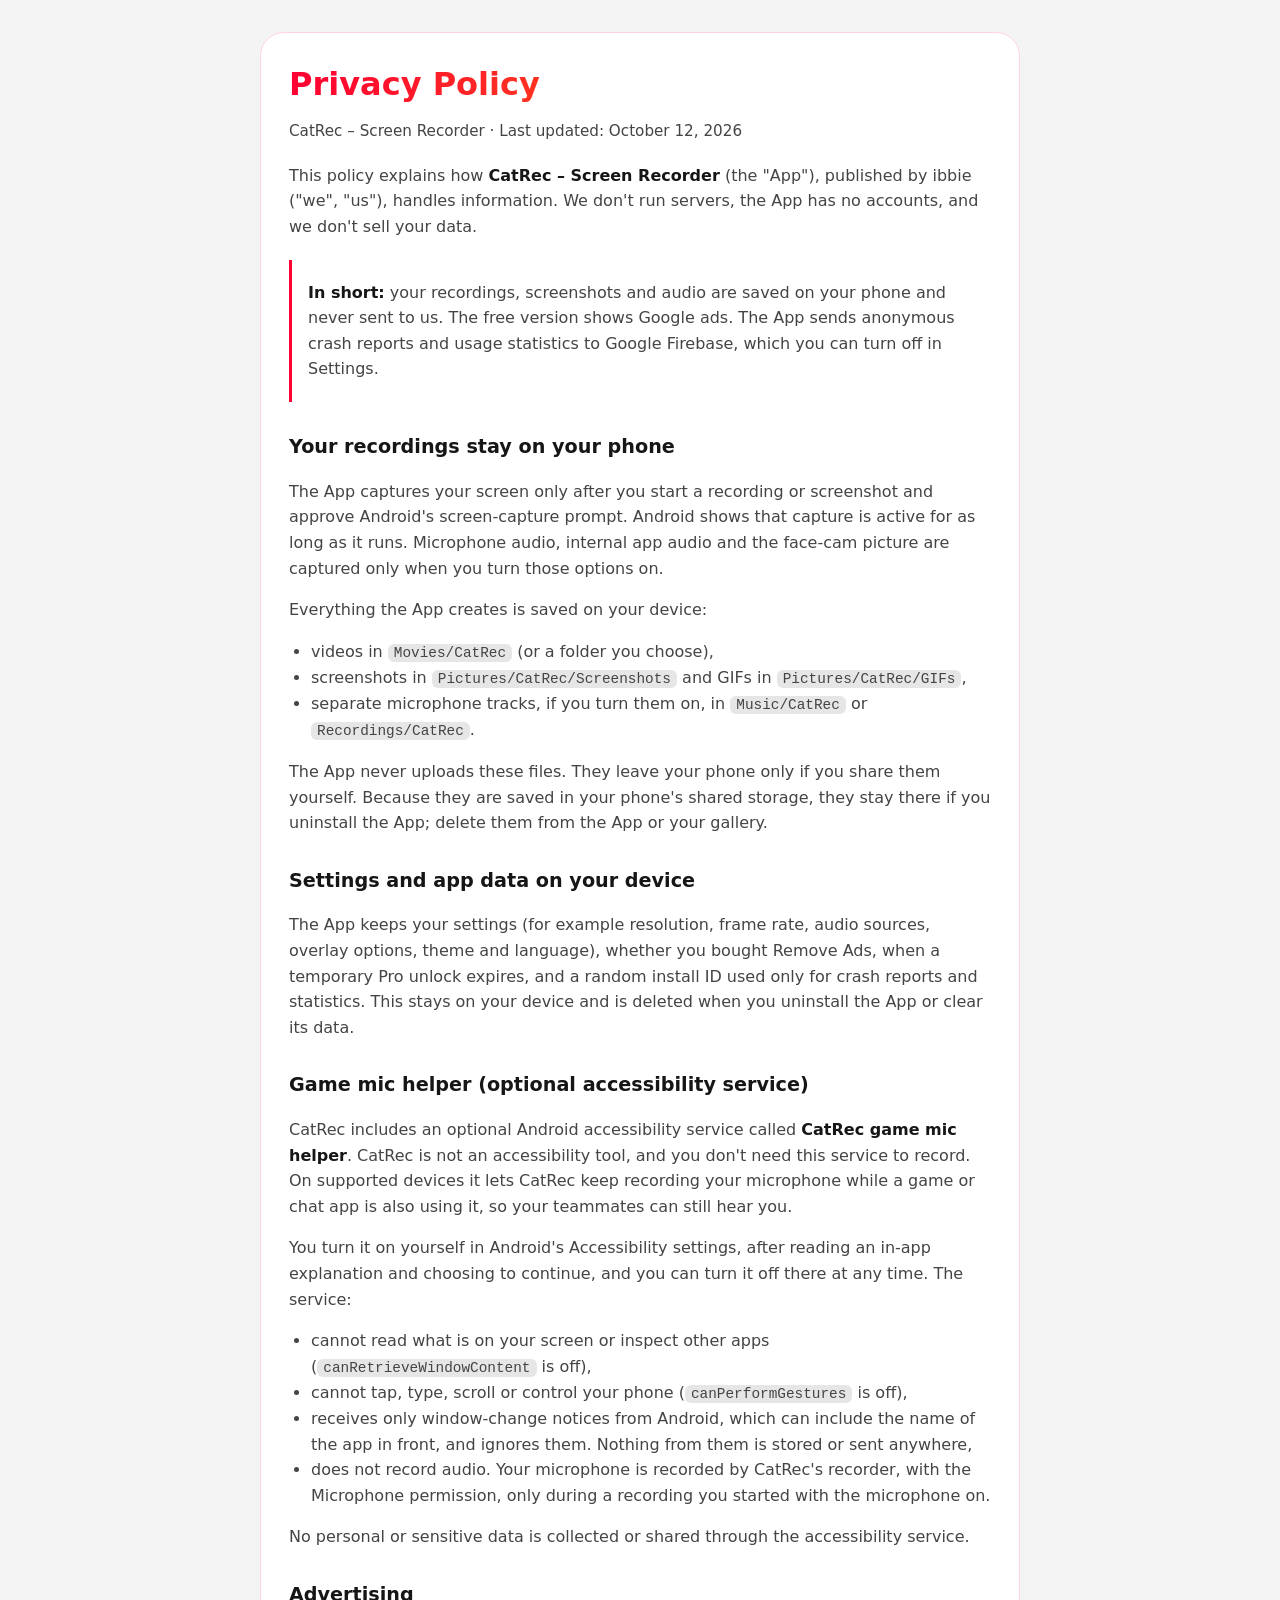
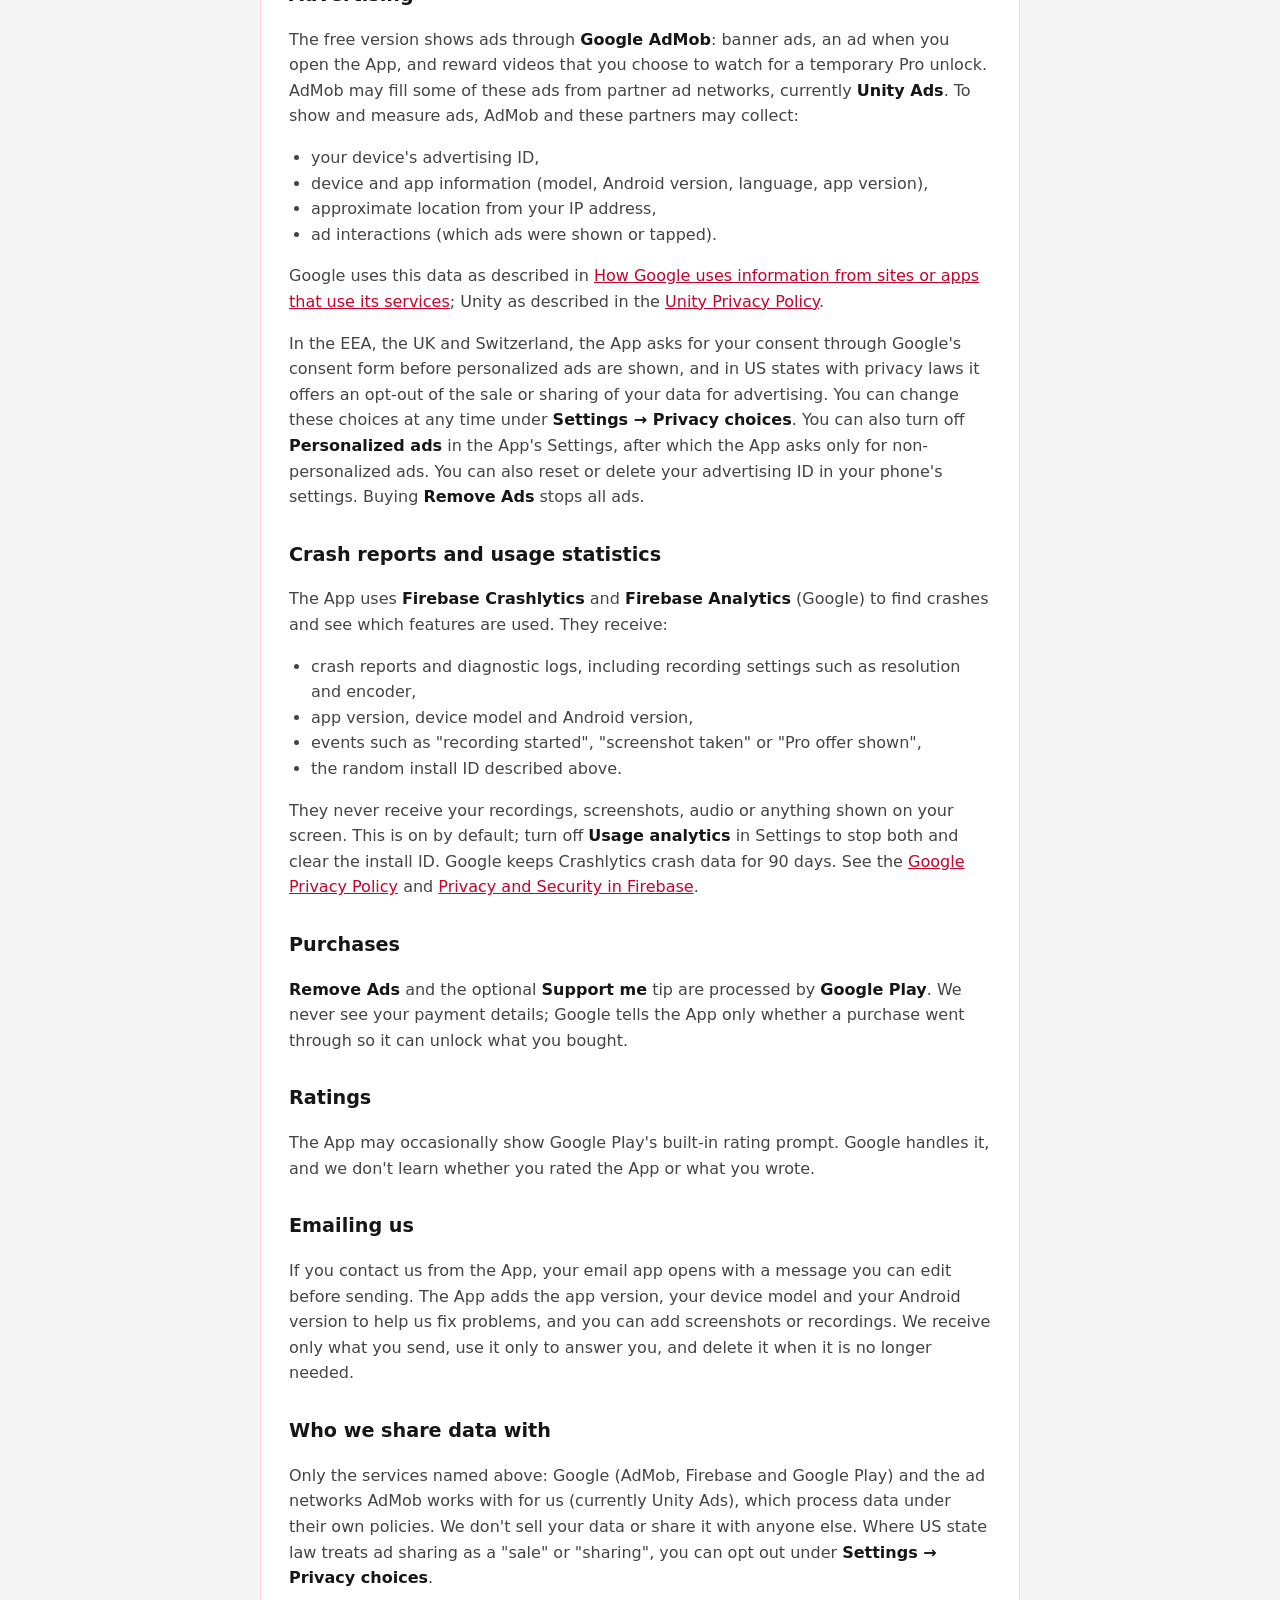
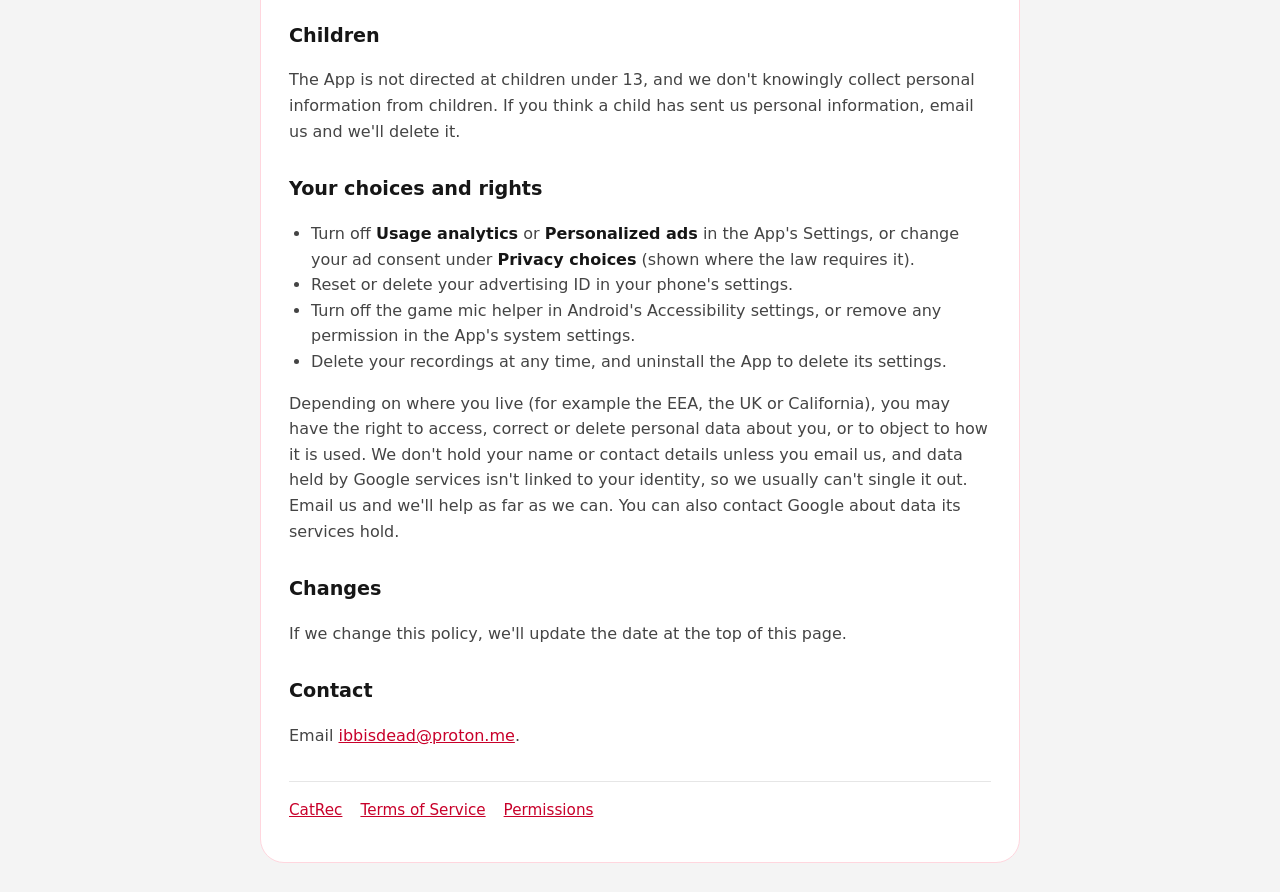
==== privacy.html @ f89b2267 "Privacy: Unity Ads as an AdMob partner, consent form and Privacy choices Co-Authored-By: Claude Opus" ====
<!doctype html>
<html lang="en">
<head>
<meta charset="utf-8">
<meta name="viewport" content="width=device-width, initial-scale=1">
<title>Privacy Policy · CatRec – Screen Recorder</title>
<link rel="stylesheet" href="style.css">
</head>
<body>
<main>
<h1>Privacy Policy</h1>
<p class="updated">CatRec – Screen Recorder · Last updated: October 12, 2026</p>

<p>This policy explains how <strong>CatRec – Screen Recorder</strong> (the "App"), published by ibbie ("we", "us"), handles information. We don't run servers, the App has no accounts, and we don't sell your data.</p>

<div class="summary">
<p><strong>In short:</strong> your recordings, screenshots and audio are saved on your phone and never sent to us. The free version shows Google ads. The App sends anonymous crash reports and usage statistics to Google Firebase, which you can turn off in Settings.</p>
</div>

<h2>Your recordings stay on your phone</h2>
<p>The App captures your screen only after you start a recording or screenshot and approve Android's screen-capture prompt. Android shows that capture is active for as long as it runs. Microphone audio, internal app audio and the face-cam picture are captured only when you turn those options on.</p>
<p>Everything the App creates is saved on your device:</p>
<ul>
<li>videos in <code>Movies/CatRec</code> (or a folder you choose),</li>
<li>screenshots in <code>Pictures/CatRec/Screenshots</code> and GIFs in <code>Pictures/CatRec/GIFs</code>,</li>
<li>separate microphone tracks, if you turn them on, in <code>Music/CatRec</code> or <code>Recordings/CatRec</code>.</li>
</ul>
<p>The App never uploads these files. They leave your phone only if you share them yourself. Because they are saved in your phone's shared storage, they stay there if you uninstall the App; delete them from the App or your gallery.</p>

<h2>Settings and app data on your device</h2>
<p>The App keeps your settings (for example resolution, frame rate, audio sources, overlay options, theme and language), whether you bought Remove Ads, when a temporary Pro unlock expires, and a random install ID used only for crash reports and statistics. This stays on your device and is deleted when you uninstall the App or clear its data.</p>

<h2>Game mic helper (optional accessibility service)</h2>
<p>CatRec includes an optional Android accessibility service called <strong>CatRec game mic helper</strong>. CatRec is not an accessibility tool, and you don't need this service to record. On supported devices it lets CatRec keep recording your microphone while a game or chat app is also using it, so your teammates can still hear you.</p>
<p>You turn it on yourself in Android's Accessibility settings, after reading an in-app explanation and choosing to continue, and you can turn it off there at any time. The service:</p>
<ul>
<li>cannot read what is on your screen or inspect other apps (<code>canRetrieveWindowContent</code> is off),</li>
<li>cannot tap, type, scroll or control your phone (<code>canPerformGestures</code> is off),</li>
<li>receives only window-change notices from Android, which can include the name of the app in front, and ignores them. Nothing from them is stored or sent anywhere,</li>
<li>does not record audio. Your microphone is recorded by CatRec's recorder, with the Microphone permission, only during a recording you started with the microphone on.</li>
</ul>
<p>No personal or sensitive data is collected or shared through the accessibility service.</p>

<h2>Advertising</h2>
<p>The free version shows ads through <strong>Google AdMob</strong>: banner ads, an ad when you open the App, and reward videos that you choose to watch for a temporary Pro unlock. AdMob may fill some of these ads from partner ad networks, currently <strong>Unity Ads</strong>. To show and measure ads, AdMob and these partners may collect:</p>
<ul>
<li>your device's advertising ID,</li>
<li>device and app information (model, Android version, language, app version),</li>
<li>approximate location from your IP address,</li>
<li>ad interactions (which ads were shown or tapped).</li>
</ul>
<p>Google uses this data as described in <a href="https://policies.google.com/technologies/ads">How Google uses information from sites or apps that use its services</a>; Unity as described in the <a href="https://unity.com/legal/game-player-and-app-user-privacy-policy">Unity Privacy Policy</a>.</p>
<p>In the EEA, the UK and Switzerland, the App asks for your consent through Google's consent form before personalized ads are shown, and in US states with privacy laws it offers an opt-out of the sale or sharing of your data for advertising. You can change these choices at any time under <strong>Settings → Privacy choices</strong>. You can also turn off <strong>Personalized ads</strong> in the App's Settings, after which the App asks only for non-personalized ads. You can also reset or delete your advertising ID in your phone's settings. Buying <strong>Remove Ads</strong> stops all ads.</p>

<h2>Crash reports and usage statistics</h2>
<p>The App uses <strong>Firebase Crashlytics</strong> and <strong>Firebase Analytics</strong> (Google) to find crashes and see which features are used. They receive:</p>
<ul>
<li>crash reports and diagnostic logs, including recording settings such as resolution and encoder,</li>
<li>app version, device model and Android version,</li>
<li>events such as "recording started", "screenshot taken" or "Pro offer shown",</li>
<li>the random install ID described above.</li>
</ul>
<p>They never receive your recordings, screenshots, audio or anything shown on your screen. This is on by default; turn off <strong>Usage analytics</strong> in Settings to stop both and clear the install ID. Google keeps Crashlytics crash data for 90 days. See the <a href="https://policies.google.com/privacy">Google Privacy Policy</a> and <a href="https://firebase.google.com/support/privacy">Privacy and Security in Firebase</a>.</p>

<h2>Purchases</h2>
<p><strong>Remove Ads</strong> and the optional <strong>Support me</strong> tip are processed by <strong>Google Play</strong>. We never see your payment details; Google tells the App only whether a purchase went through so it can unlock what you bought.</p>

<h2>Ratings</h2>
<p>The App may occasionally show Google Play's built-in rating prompt. Google handles it, and we don't learn whether you rated the App or what you wrote.</p>

<h2>Emailing us</h2>
<p>If you contact us from the App, your email app opens with a message you can edit before sending. The App adds the app version, your device model and your Android version to help us fix problems, and you can add screenshots or recordings. We receive only what you send, use it only to answer you, and delete it when it is no longer needed.</p>

<h2>Who we share data with</h2>
<p>Only the services named above: Google (AdMob, Firebase and Google Play) and the ad networks AdMob works with for us (currently Unity Ads), which process data under their own policies. We don't sell your data or share it with anyone else. Where US state law treats ad sharing as a "sale" or "sharing", you can opt out under <strong>Settings → Privacy choices</strong>.</p>

<h2>Children</h2>
<p>The App is not directed at children under 13, and we don't knowingly collect personal information from children. If you think a child has sent us personal information, email us and we'll delete it.</p>

<h2>Your choices and rights</h2>
<ul>
<li>Turn off <strong>Usage analytics</strong> or <strong>Personalized ads</strong> in the App's Settings, or change your ad consent under <strong>Privacy choices</strong> (shown where the law requires it).</li>
<li>Reset or delete your advertising ID in your phone's settings.</li>
<li>Turn off the game mic helper in Android's Accessibility settings, or remove any permission in the App's system settings.</li>
<li>Delete your recordings at any time, and uninstall the App to delete its settings.</li>
</ul>
<p>Depending on where you live (for example the EEA, the UK or California), you may have the right to access, correct or delete personal data about you, or to object to how it is used. We don't hold your name or contact details unless you email us, and data held by Google services isn't linked to your identity, so we usually can't single it out. Email us and we'll help as far as we can. You can also contact Google about data its services hold.</p>

<h2>Changes</h2>
<p>If we change this policy, we'll update the date at the top of this page.</p>

<h2>Contact</h2>
<p>Email <a href="mailto:ibbisdead@proton.me">ibbisdead@proton.me</a>.</p>

<nav><a href="index.html">CatRec</a><a href="terms.html">Terms of Service</a><a href="permissions.html">Permissions</a></nav>
</main>
</body>
</html>
---- style.css ----
:root {
  --bg: #0a0a0a;
  --card: #141414;
  --rim: #4d0011;
  --ink: #f2f2f2;
  --ink-soft: #b9b9b9;
  --accent: #ff0033;
  --accent-2: #ff8c00;
  --link: #ff6680;
  --rule: #262626;
}
@media (prefers-color-scheme: light) {
  :root {
    --bg: #f4f4f4;
    --card: #ffffff;
    --rim: #ffd6de;
    --ink: #161616;
    --ink-soft: #444444;
    --link: #c8002a;
    --rule: #e6e6e6;
  }
}
* { box-sizing: border-box; }
body {
  margin: 0;
  font-family: system-ui, -apple-system, "Segoe UI", Roboto, sans-serif;
  color: var(--ink);
  background: var(--bg);
  line-height: 1.6;
}
main {
  max-width: 760px;
  margin: 32px auto;
  padding: 32px 28px 40px;
  background: var(--card);
  border: 1px solid var(--rim);
  border-radius: 24px;
}
@media (max-width: 800px) {
  main { margin: 16px; padding: 24px 18px 32px; }
}
h1 {
  font-size: 2rem;
  margin: 0 0 4px;
  line-height: 1.2;
  background: linear-gradient(90deg, var(--accent), var(--accent-2));
  -webkit-background-clip: text;
  background-clip: text;
  color: transparent;
}
h2 { font-size: 1.2rem; margin: 30px 0 6px; }
h3 { font-size: 1.02rem; margin: 20px 0 4px; }
p, li, td, th { color: var(--ink-soft); font-size: 1rem; }
strong { color: var(--ink); }
code {
  font-size: 0.9em;
  background: var(--rule);
  border-radius: 6px;
  padding: 1px 6px;
  overflow-wrap: anywhere;
}
.updated { font-size: 0.95rem; margin-bottom: 20px; }
.summary {
  border-left: 3px solid var(--accent);
  padding: 4px 0 4px 16px;
  margin: 20px 0;
}
a { color: var(--link); }
ul { padding-left: 22px; }
table { width: 100%; border-collapse: collapse; margin: 12px 0; }
th, td { text-align: left; padding: 8px 10px; border-bottom: 1px solid var(--rule); vertical-align: top; }
th { color: var(--ink); font-weight: 600; }
.table-wrap { overflow-x: auto; }
@media (max-width: 600px) {
  table, tbody, tr, td { display: block; width: 100%; }
  tr:first-child { display: none; }
  tr { padding: 12px 0; border-bottom: 1px solid var(--rule); }
  td { border: none; padding: 2px 0; }
  td + td::before {
    content: attr(data-label);
    display: block;
    margin-top: 8px;
    font-size: 0.78rem;
    font-weight: 600;
    letter-spacing: 0.04em;
    text-transform: uppercase;
    color: var(--ink);
  }
}
nav { margin-top: 32px; padding-top: 16px; border-top: 1px solid var(--rule); font-size: 0.95rem; }
nav a { margin-right: 18px; }
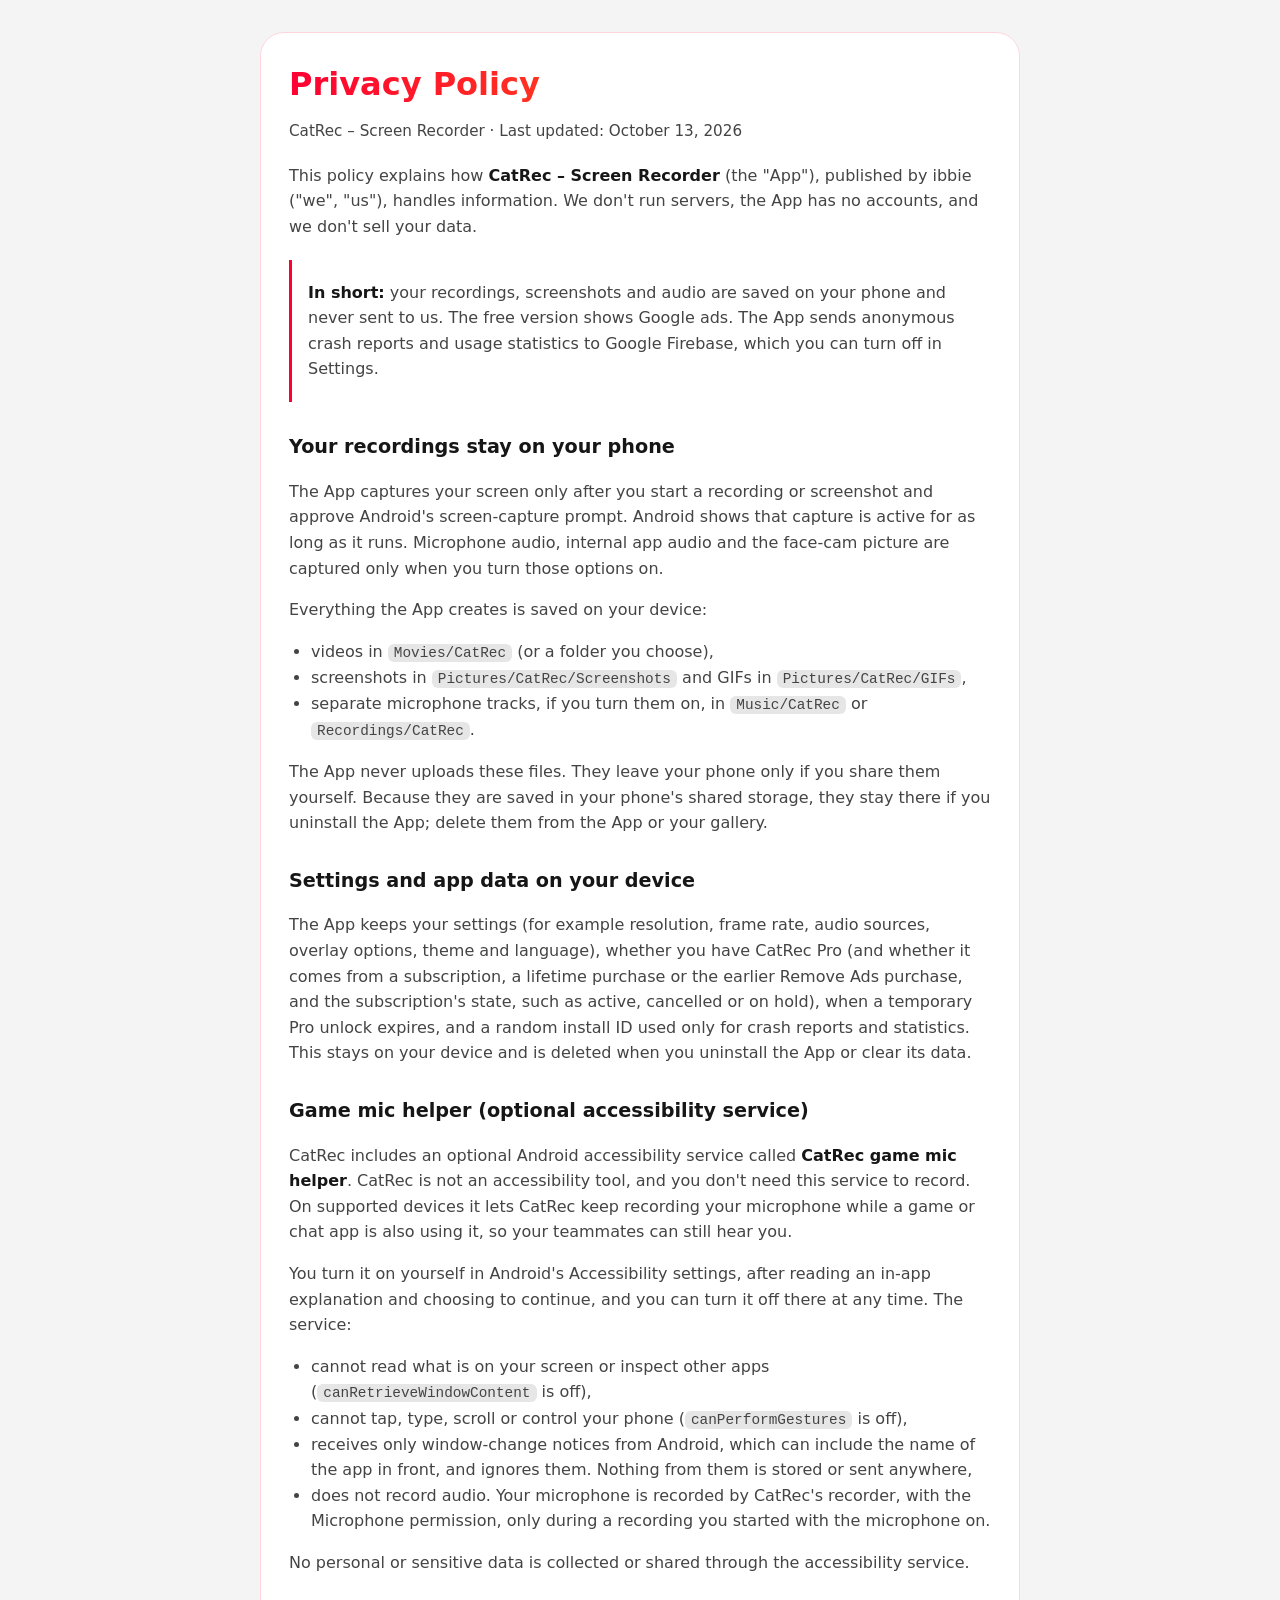
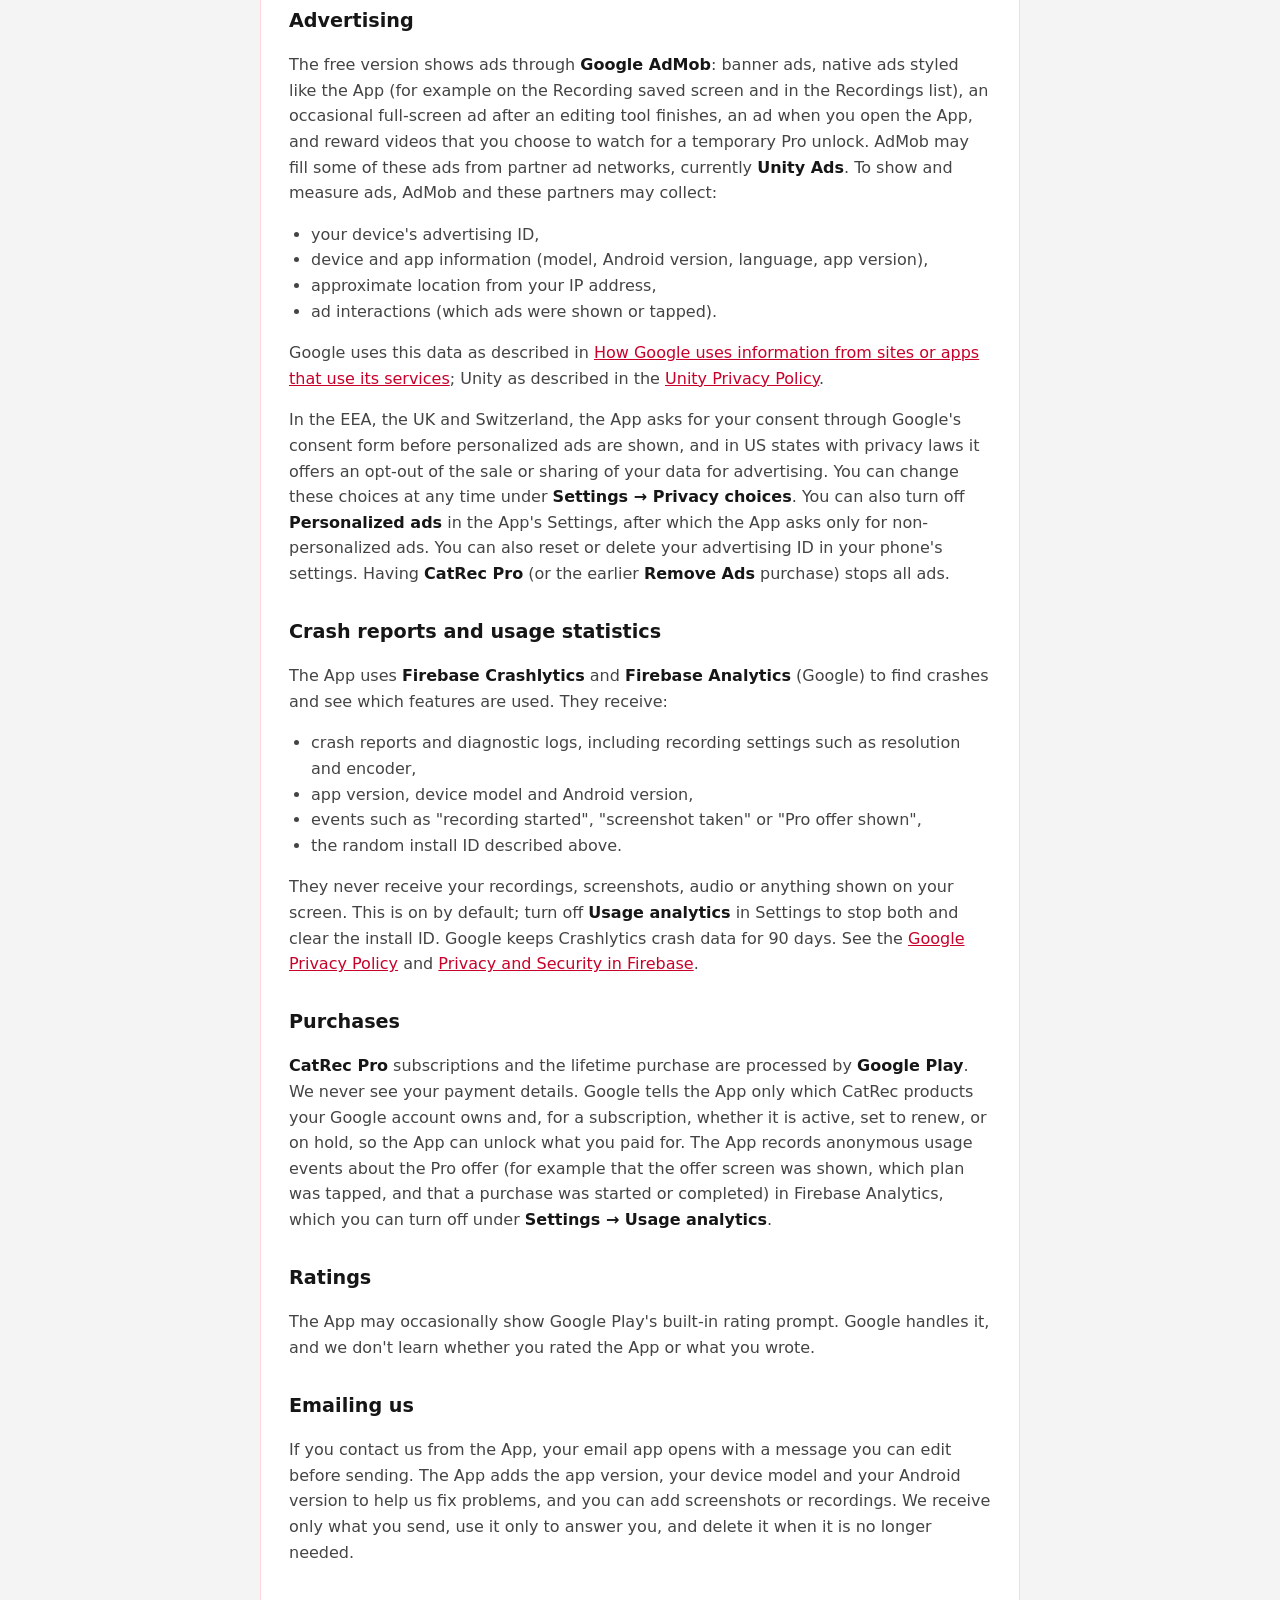
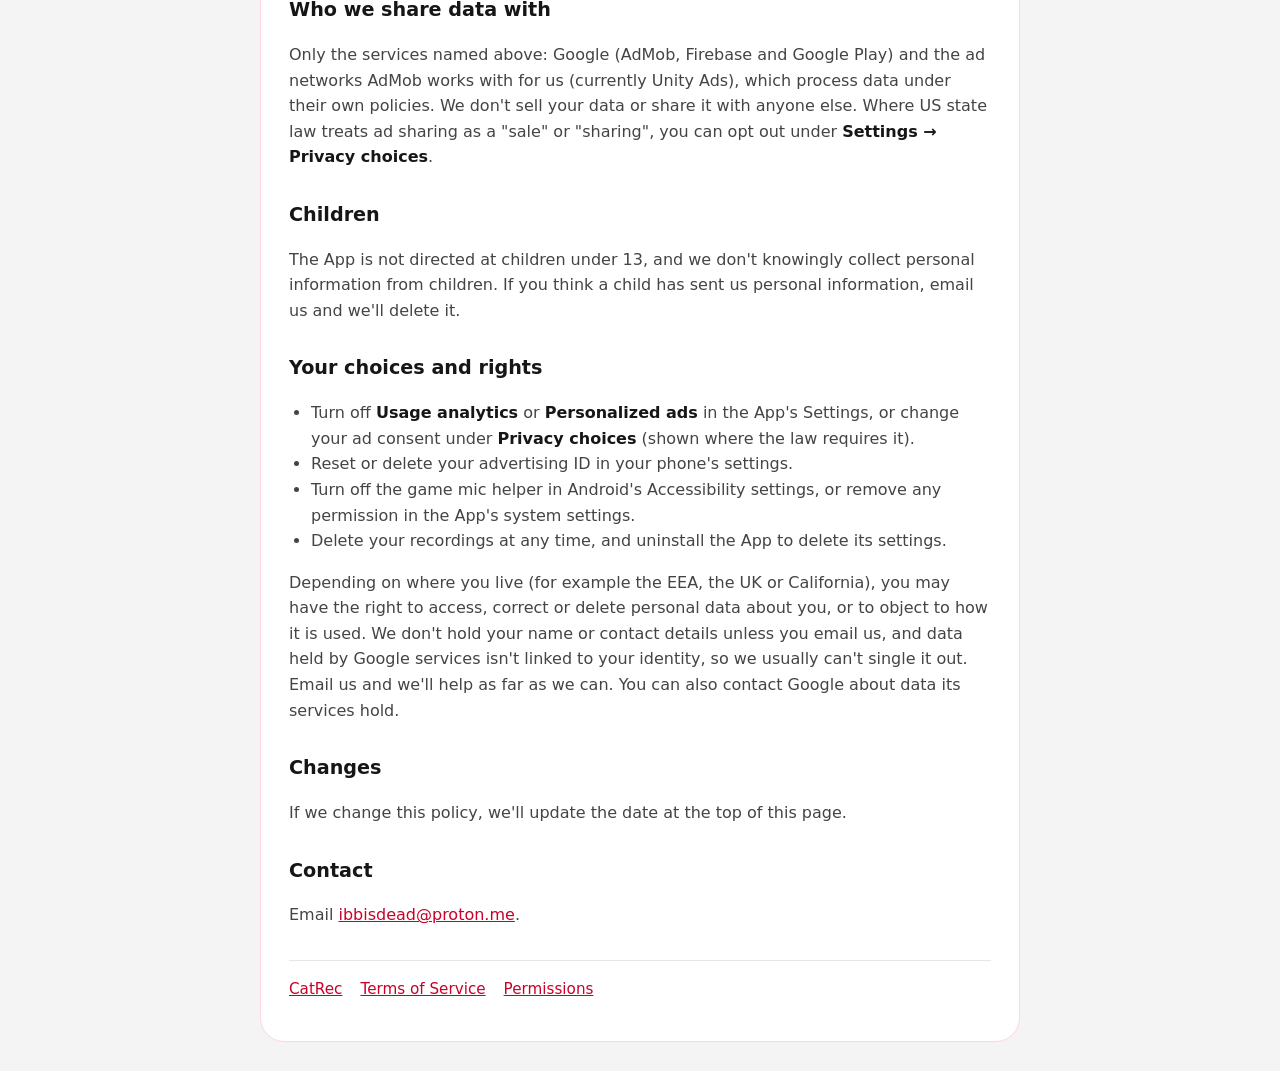
==== commit 64aa82c2: "Terms and Privacy: CatRec Pro subscription and lifetime, remove Support me Subscriptions renew until" ====
--- a/privacy.html
+++ b/privacy.html
@@ -9,7 +9,7 @@
 <body>
 <main>
 <h1>Privacy Policy</h1>
-<p class="updated">CatRec – Screen Recorder · Last updated: October 12, 2026</p>
+<p class="updated">CatRec – Screen Recorder · Last updated: October 13, 2026</p>
 
 <p>This policy explains how <strong>CatRec – Screen Recorder</strong> (the "App"), published by ibbie ("we", "us"), handles information. We don't run servers, the App has no accounts, and we don't sell your data.</p>
 
@@ -28,7 +28,7 @@
 <p>The App never uploads these files. They leave your phone only if you share them yourself. Because they are saved in your phone's shared storage, they stay there if you uninstall the App; delete them from the App or your gallery.</p>
 
 <h2>Settings and app data on your device</h2>
-<p>The App keeps your settings (for example resolution, frame rate, audio sources, overlay options, theme and language), whether you bought Remove Ads, when a temporary Pro unlock expires, and a random install ID used only for crash reports and statistics. This stays on your device and is deleted when you uninstall the App or clear its data.</p>
+<p>The App keeps your settings (for example resolution, frame rate, audio sources, overlay options, theme and language), whether you have CatRec Pro (and whether it comes from a subscription, a lifetime purchase or the earlier Remove Ads purchase, and the subscription's state, such as active, cancelled or on hold), when a temporary Pro unlock expires, and a random install ID used only for crash reports and statistics. This stays on your device and is deleted when you uninstall the App or clear its data.</p>
 
 <h2>Game mic helper (optional accessibility service)</h2>
 <p>CatRec includes an optional Android accessibility service called <strong>CatRec game mic helper</strong>. CatRec is not an accessibility tool, and you don't need this service to record. On supported devices it lets CatRec keep recording your microphone while a game or chat app is also using it, so your teammates can still hear you.</p>
@@ -42,7 +42,7 @@
 <p>No personal or sensitive data is collected or shared through the accessibility service.</p>
 
 <h2>Advertising</h2>
-<p>The free version shows ads through <strong>Google AdMob</strong>: banner ads, an ad when you open the App, and reward videos that you choose to watch for a temporary Pro unlock. AdMob may fill some of these ads from partner ad networks, currently <strong>Unity Ads</strong>. To show and measure ads, AdMob and these partners may collect:</p>
+<p>The free version shows ads through <strong>Google AdMob</strong>: banner ads, native ads styled like the App (for example on the Recording saved screen and in the Recordings list), an occasional full-screen ad after an editing tool finishes, an ad when you open the App, and reward videos that you choose to watch for a temporary Pro unlock. AdMob may fill some of these ads from partner ad networks, currently <strong>Unity Ads</strong>. To show and measure ads, AdMob and these partners may collect:</p>
 <ul>
 <li>your device's advertising ID,</li>
 <li>device and app information (model, Android version, language, app version),</li>
@@ -50,7 +50,7 @@
 <li>ad interactions (which ads were shown or tapped).</li>
 </ul>
 <p>Google uses this data as described in <a href="https://policies.google.com/technologies/ads">How Google uses information from sites or apps that use its services</a>; Unity as described in the <a href="https://unity.com/legal/game-player-and-app-user-privacy-policy">Unity Privacy Policy</a>.</p>
-<p>In the EEA, the UK and Switzerland, the App asks for your consent through Google's consent form before personalized ads are shown, and in US states with privacy laws it offers an opt-out of the sale or sharing of your data for advertising. You can change these choices at any time under <strong>Settings → Privacy choices</strong>. You can also turn off <strong>Personalized ads</strong> in the App's Settings, after which the App asks only for non-personalized ads. You can also reset or delete your advertising ID in your phone's settings. Buying <strong>Remove Ads</strong> stops all ads.</p>
+<p>In the EEA, the UK and Switzerland, the App asks for your consent through Google's consent form before personalized ads are shown, and in US states with privacy laws it offers an opt-out of the sale or sharing of your data for advertising. You can change these choices at any time under <strong>Settings → Privacy choices</strong>. You can also turn off <strong>Personalized ads</strong> in the App's Settings, after which the App asks only for non-personalized ads. You can also reset or delete your advertising ID in your phone's settings. Having <strong>CatRec Pro</strong> (or the earlier <strong>Remove Ads</strong> purchase) stops all ads.</p>
 
 <h2>Crash reports and usage statistics</h2>
 <p>The App uses <strong>Firebase Crashlytics</strong> and <strong>Firebase Analytics</strong> (Google) to find crashes and see which features are used. They receive:</p>
@@ -63,7 +63,7 @@
 <p>They never receive your recordings, screenshots, audio or anything shown on your screen. This is on by default; turn off <strong>Usage analytics</strong> in Settings to stop both and clear the install ID. Google keeps Crashlytics crash data for 90 days. See the <a href="https://policies.google.com/privacy">Google Privacy Policy</a> and <a href="https://firebase.google.com/support/privacy">Privacy and Security in Firebase</a>.</p>
 
 <h2>Purchases</h2>
-<p><strong>Remove Ads</strong> and the optional <strong>Support me</strong> tip are processed by <strong>Google Play</strong>. We never see your payment details; Google tells the App only whether a purchase went through so it can unlock what you bought.</p>
+<p><strong>CatRec Pro</strong> subscriptions and the lifetime purchase are processed by <strong>Google Play</strong>. We never see your payment details. Google tells the App only which CatRec products your Google account owns and, for a subscription, whether it is active, set to renew, or on hold, so the App can unlock what you paid for. The App records anonymous usage events about the Pro offer (for example that the offer screen was shown, which plan was tapped, and that a purchase was started or completed) in Firebase Analytics, which you can turn off under <strong>Settings → Usage analytics</strong>.</p>
 
 <h2>Ratings</h2>
 <p>The App may occasionally show Google Play's built-in rating prompt. Google handles it, and we don't learn whether you rated the App or what you wrote.</p>
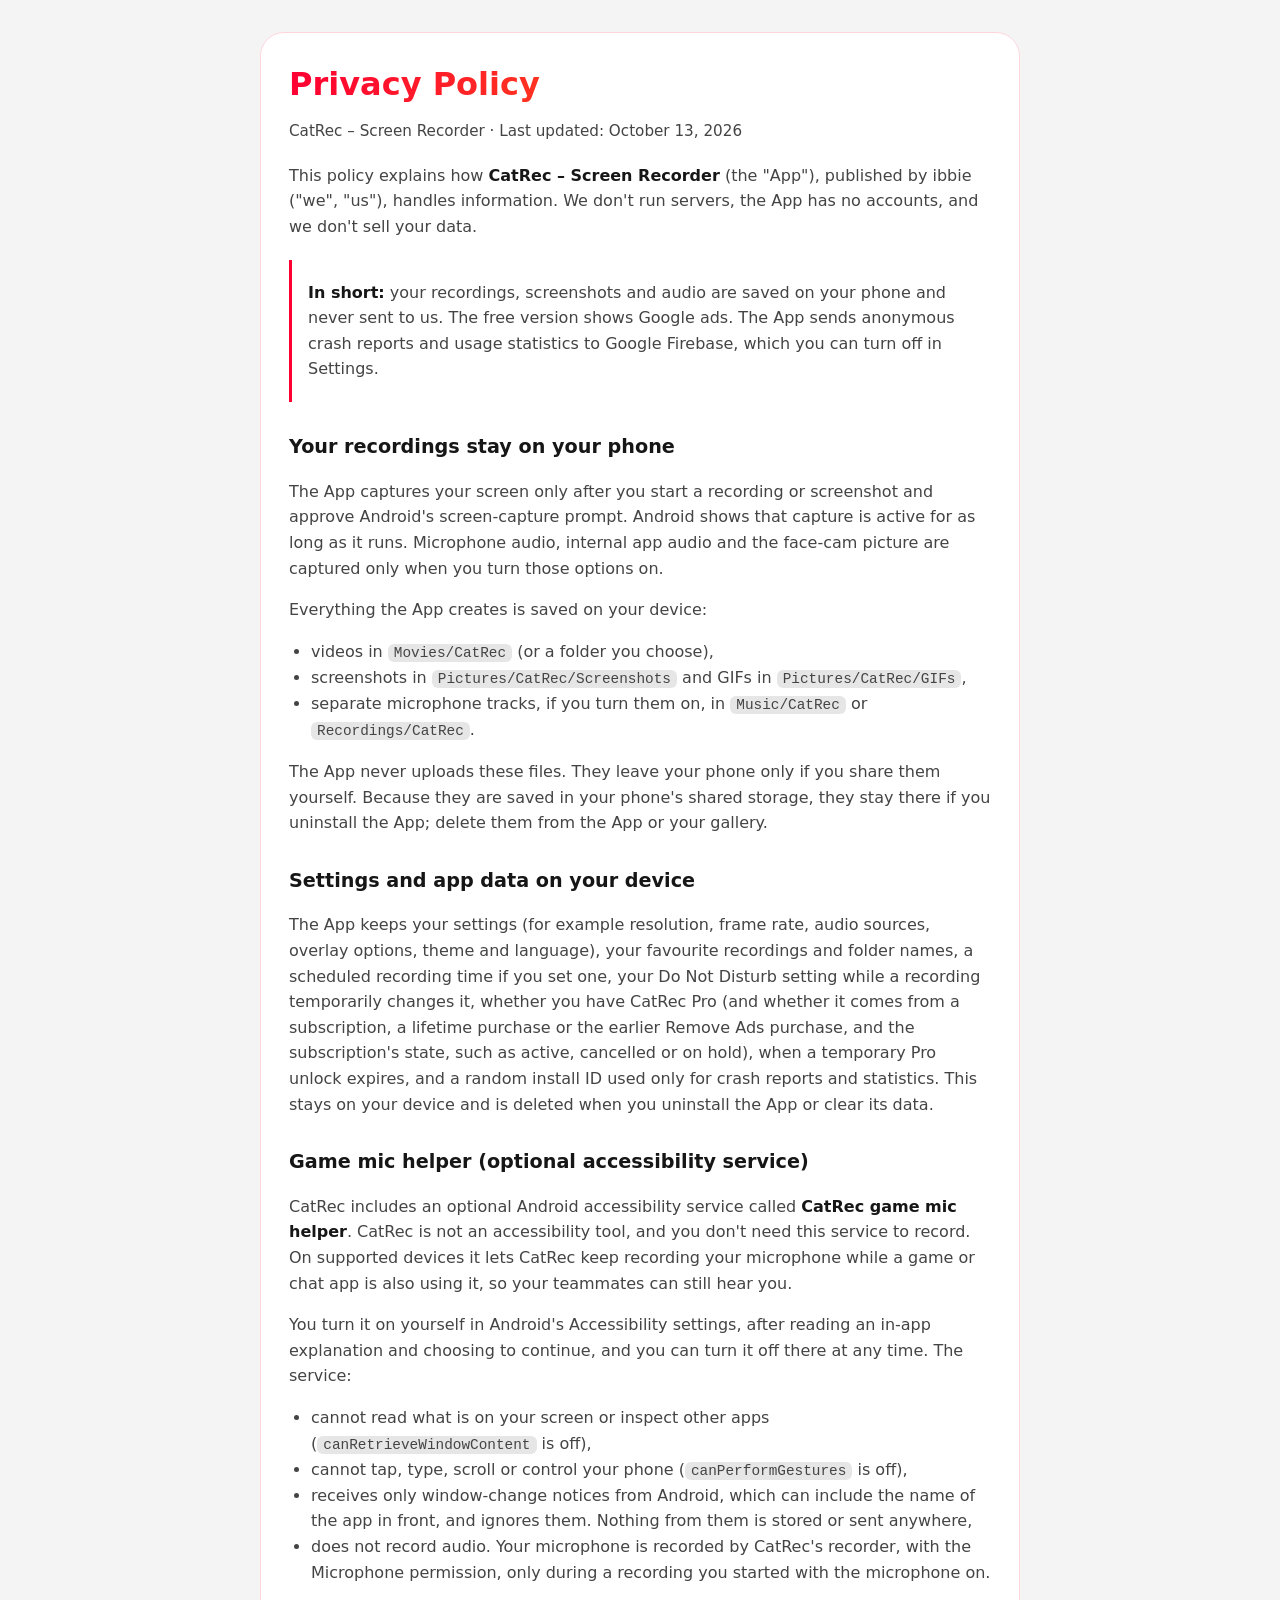
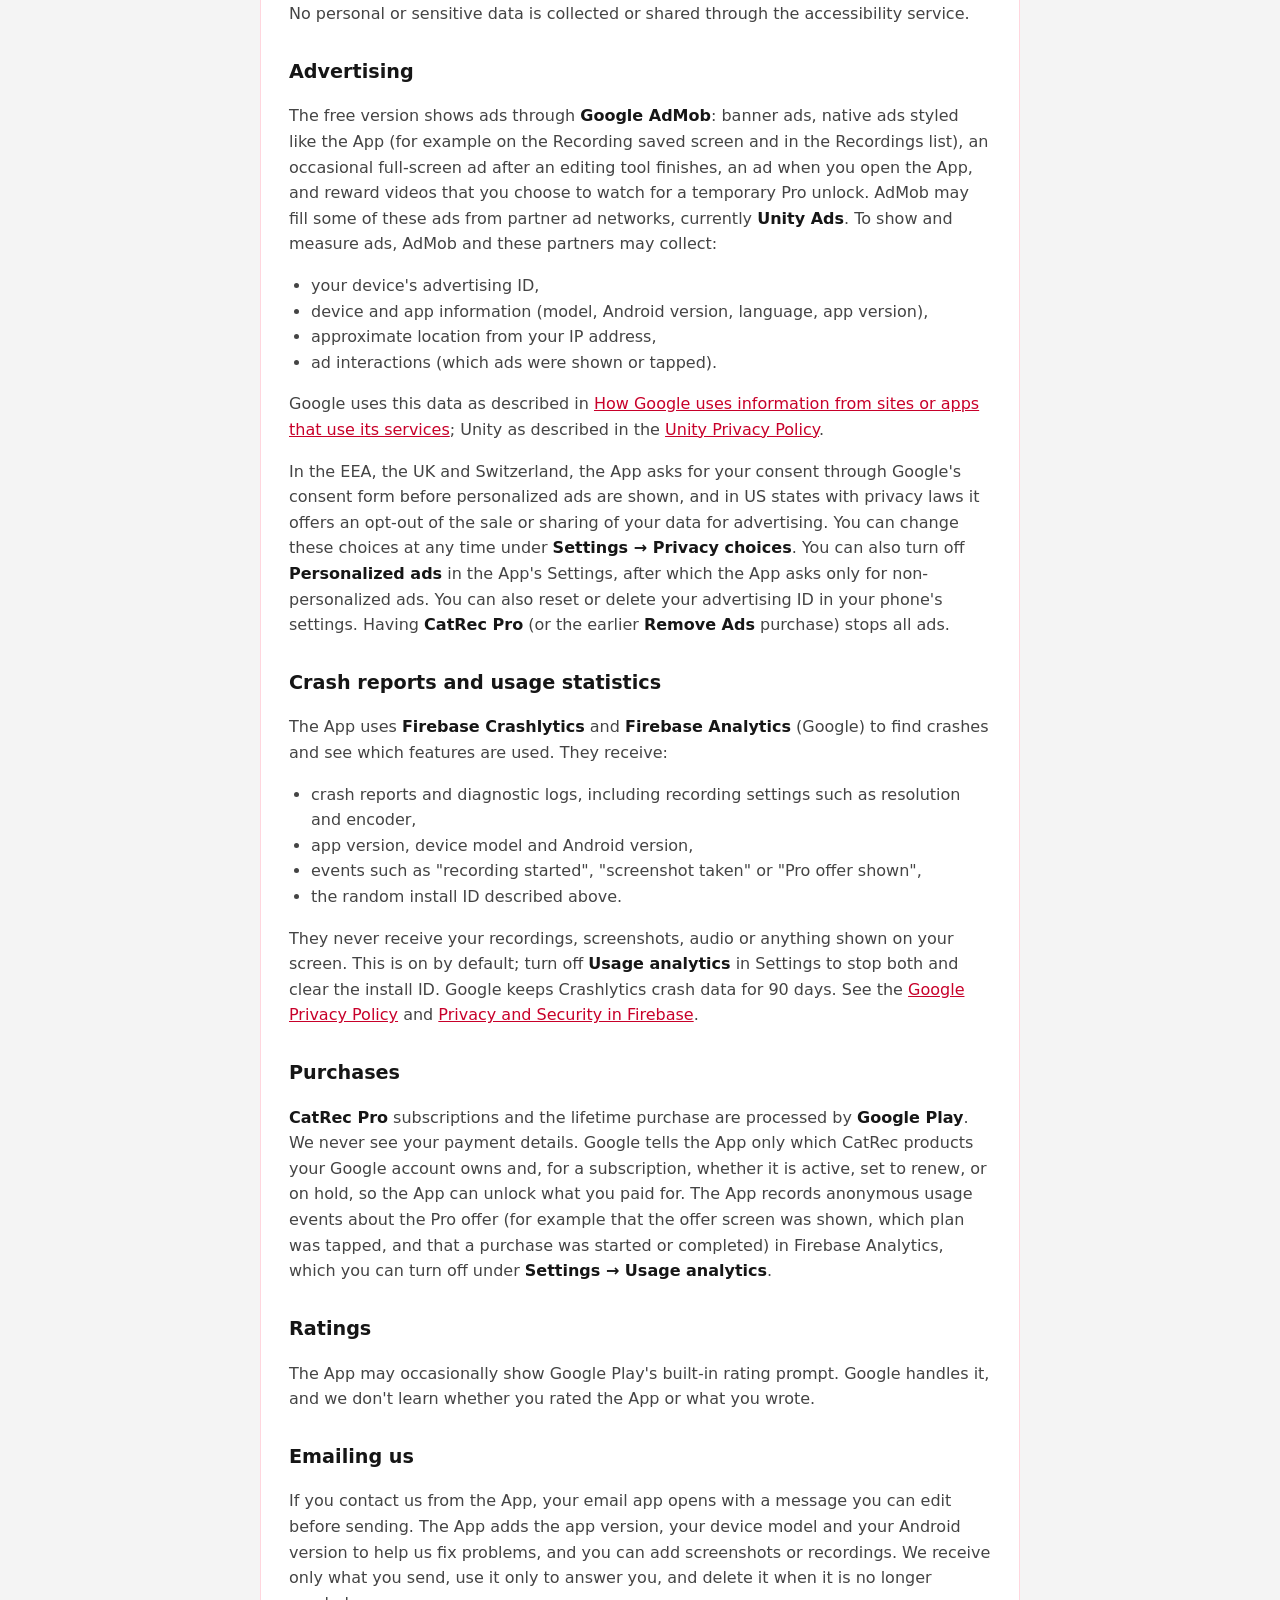
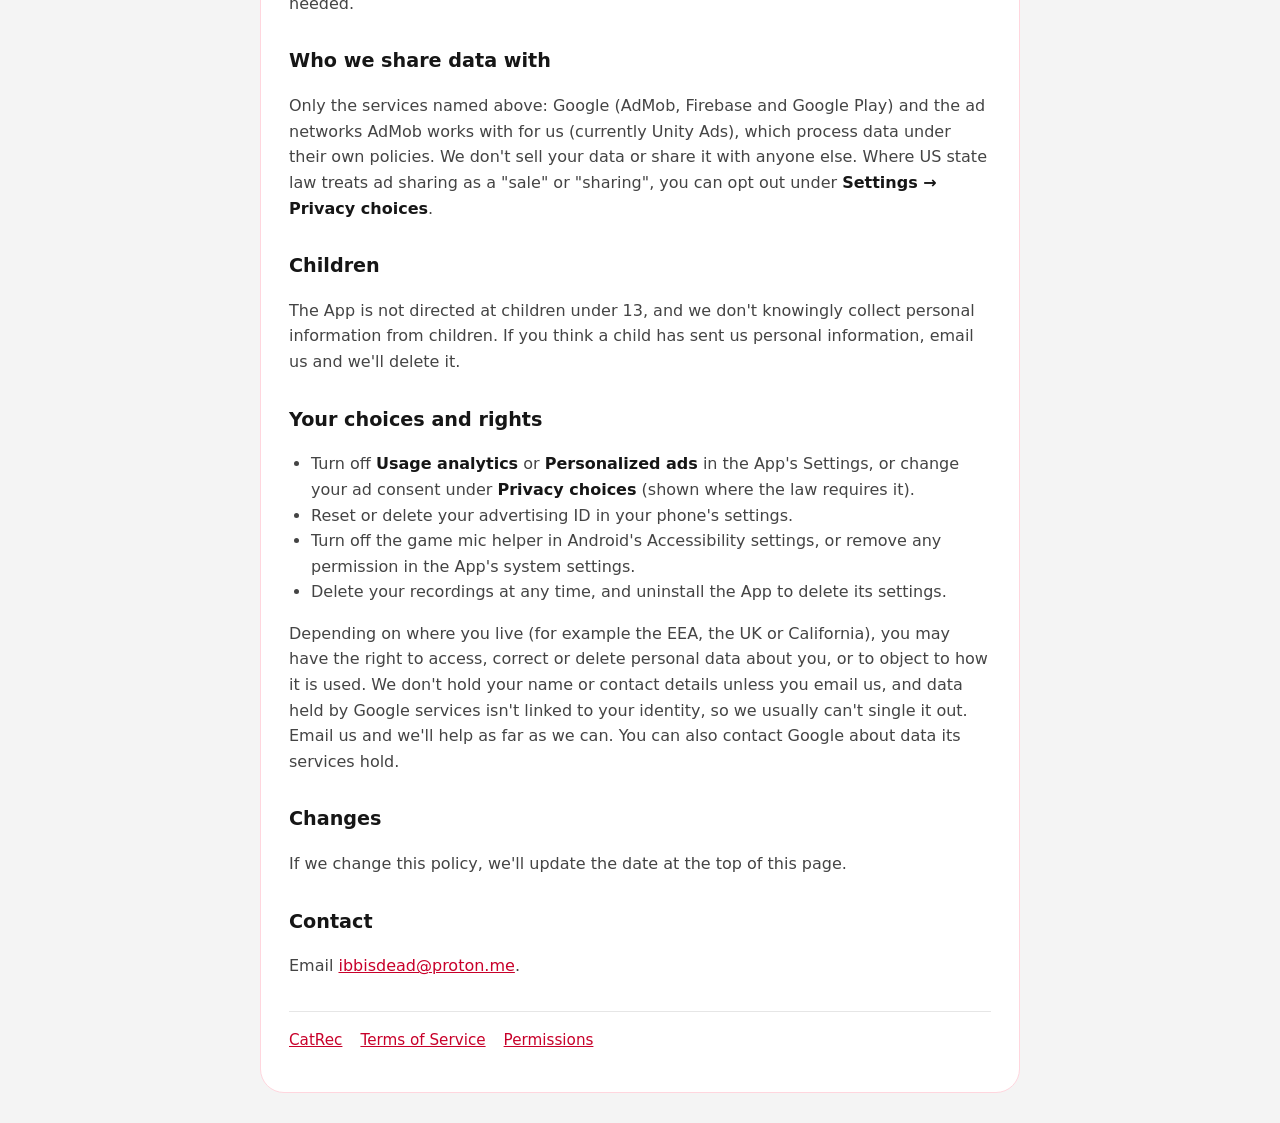
==== commit e8ab0900: "Permissions and Privacy: Do Not Disturb access, boot reminder, scrolling screenshot, folders Co-Auth" ====
--- a/privacy.html
+++ b/privacy.html
@@ -28,7 +28,7 @@
 <p>The App never uploads these files. They leave your phone only if you share them yourself. Because they are saved in your phone's shared storage, they stay there if you uninstall the App; delete them from the App or your gallery.</p>
 
 <h2>Settings and app data on your device</h2>
-<p>The App keeps your settings (for example resolution, frame rate, audio sources, overlay options, theme and language), whether you have CatRec Pro (and whether it comes from a subscription, a lifetime purchase or the earlier Remove Ads purchase, and the subscription's state, such as active, cancelled or on hold), when a temporary Pro unlock expires, and a random install ID used only for crash reports and statistics. This stays on your device and is deleted when you uninstall the App or clear its data.</p>
+<p>The App keeps your settings (for example resolution, frame rate, audio sources, overlay options, theme and language), your favourite recordings and folder names, a scheduled recording time if you set one, your Do Not Disturb setting while a recording temporarily changes it, whether you have CatRec Pro (and whether it comes from a subscription, a lifetime purchase or the earlier Remove Ads purchase, and the subscription's state, such as active, cancelled or on hold), when a temporary Pro unlock expires, and a random install ID used only for crash reports and statistics. This stays on your device and is deleted when you uninstall the App or clear its data.</p>
 
 <h2>Game mic helper (optional accessibility service)</h2>
 <p>CatRec includes an optional Android accessibility service called <strong>CatRec game mic helper</strong>. CatRec is not an accessibility tool, and you don't need this service to record. On supported devices it lets CatRec keep recording your microphone while a game or chat app is also using it, so your teammates can still hear you.</p>
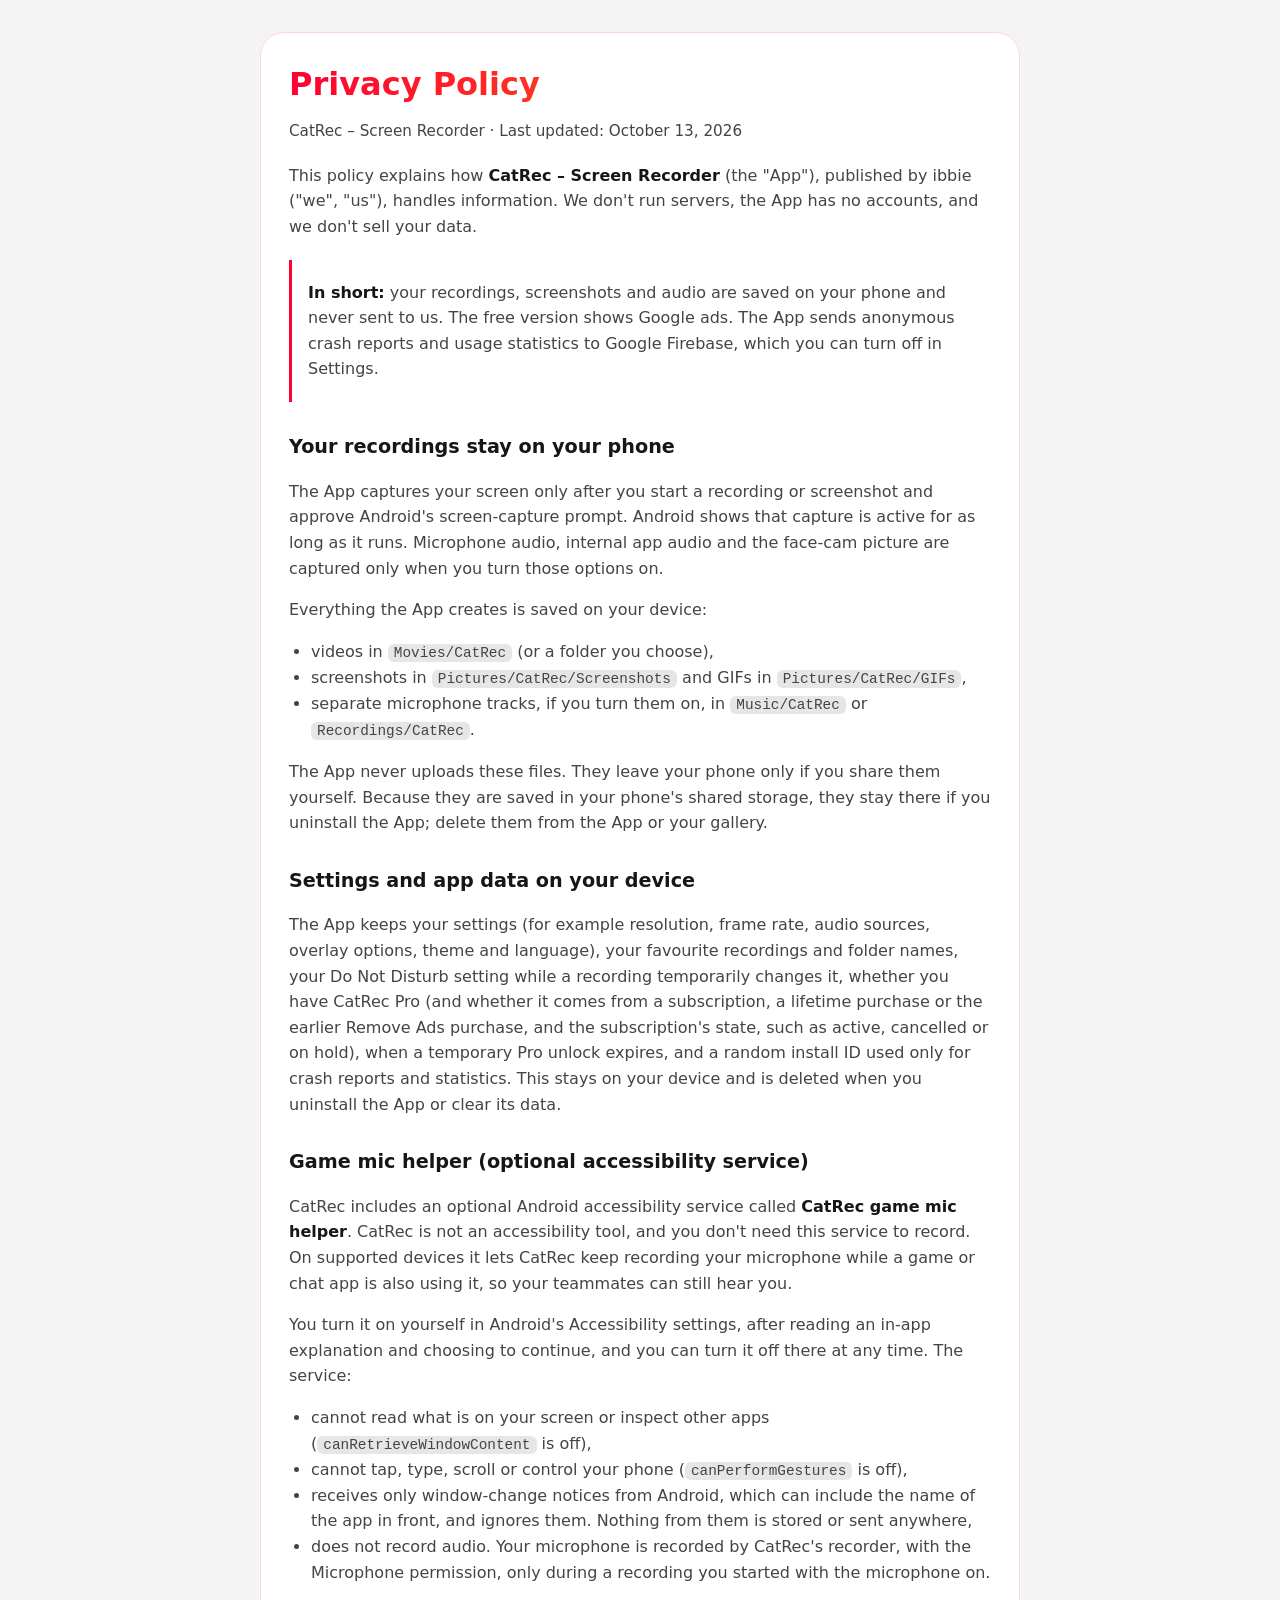
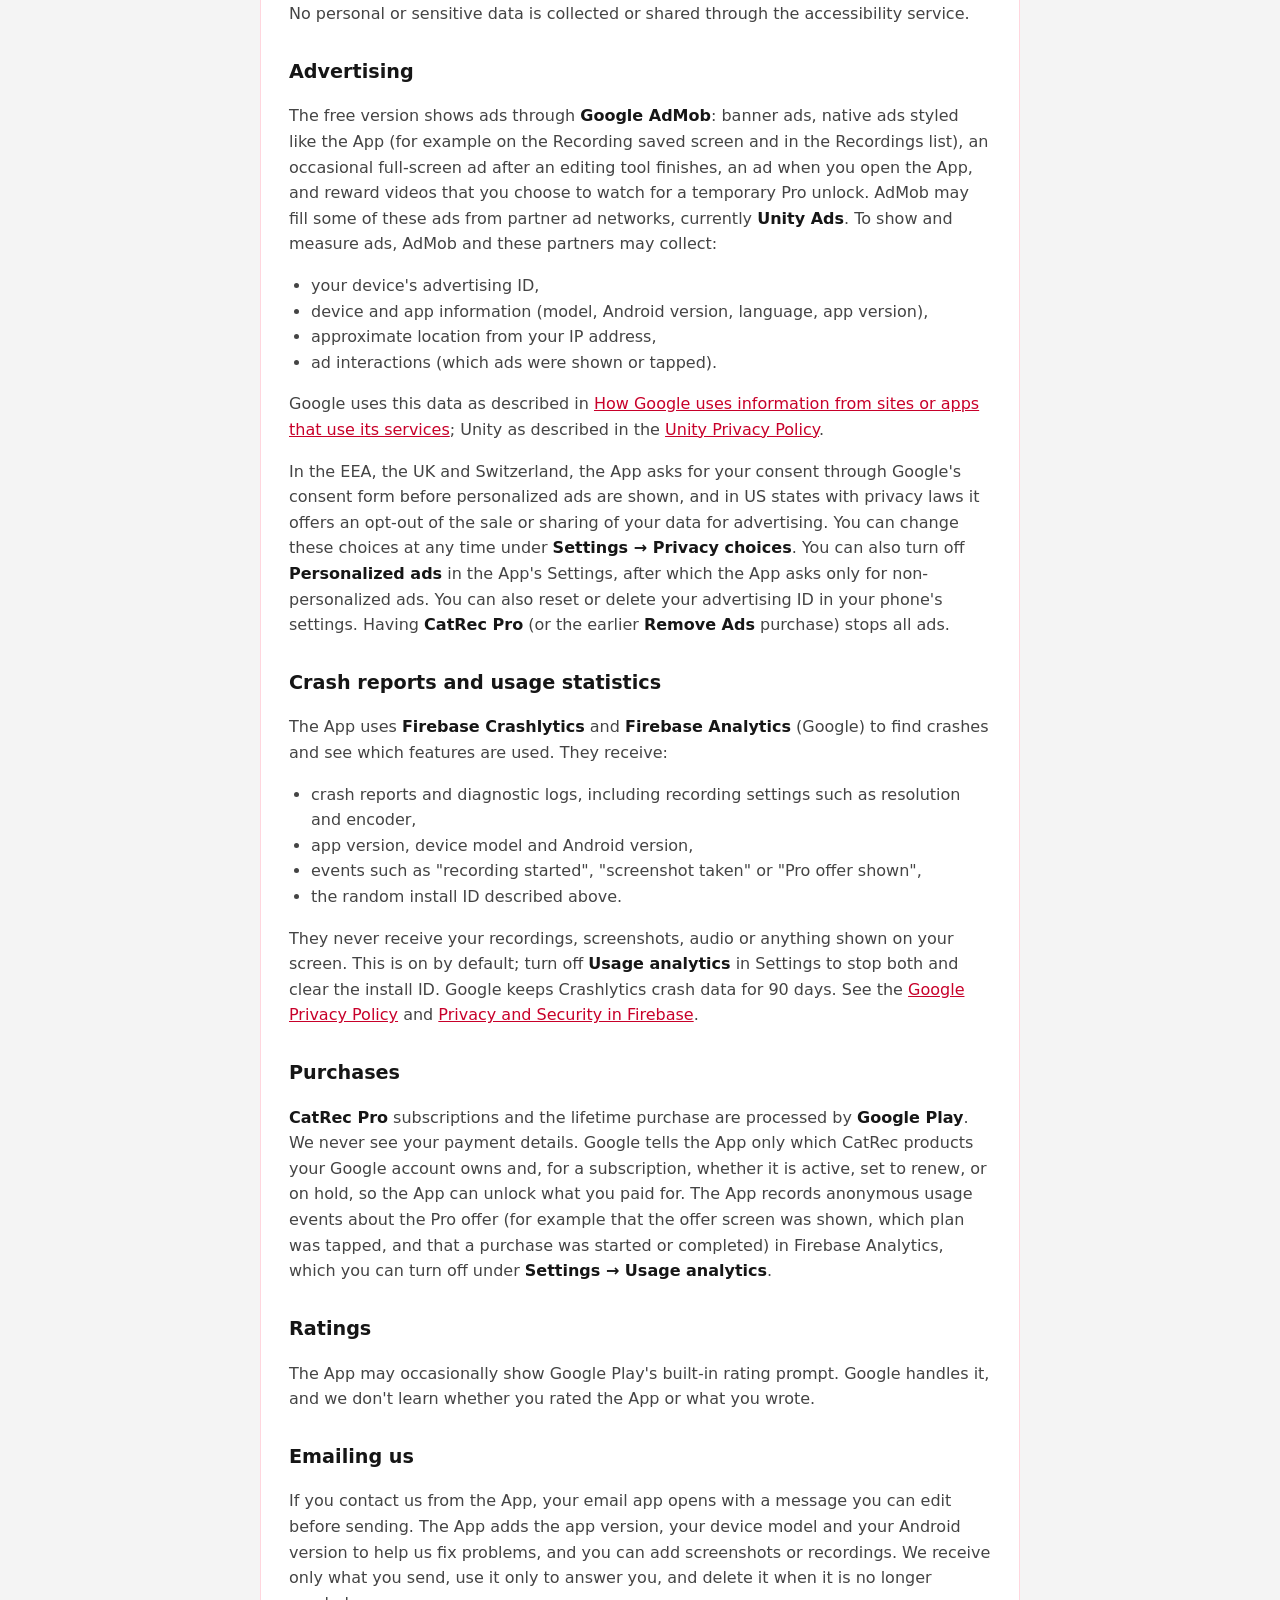
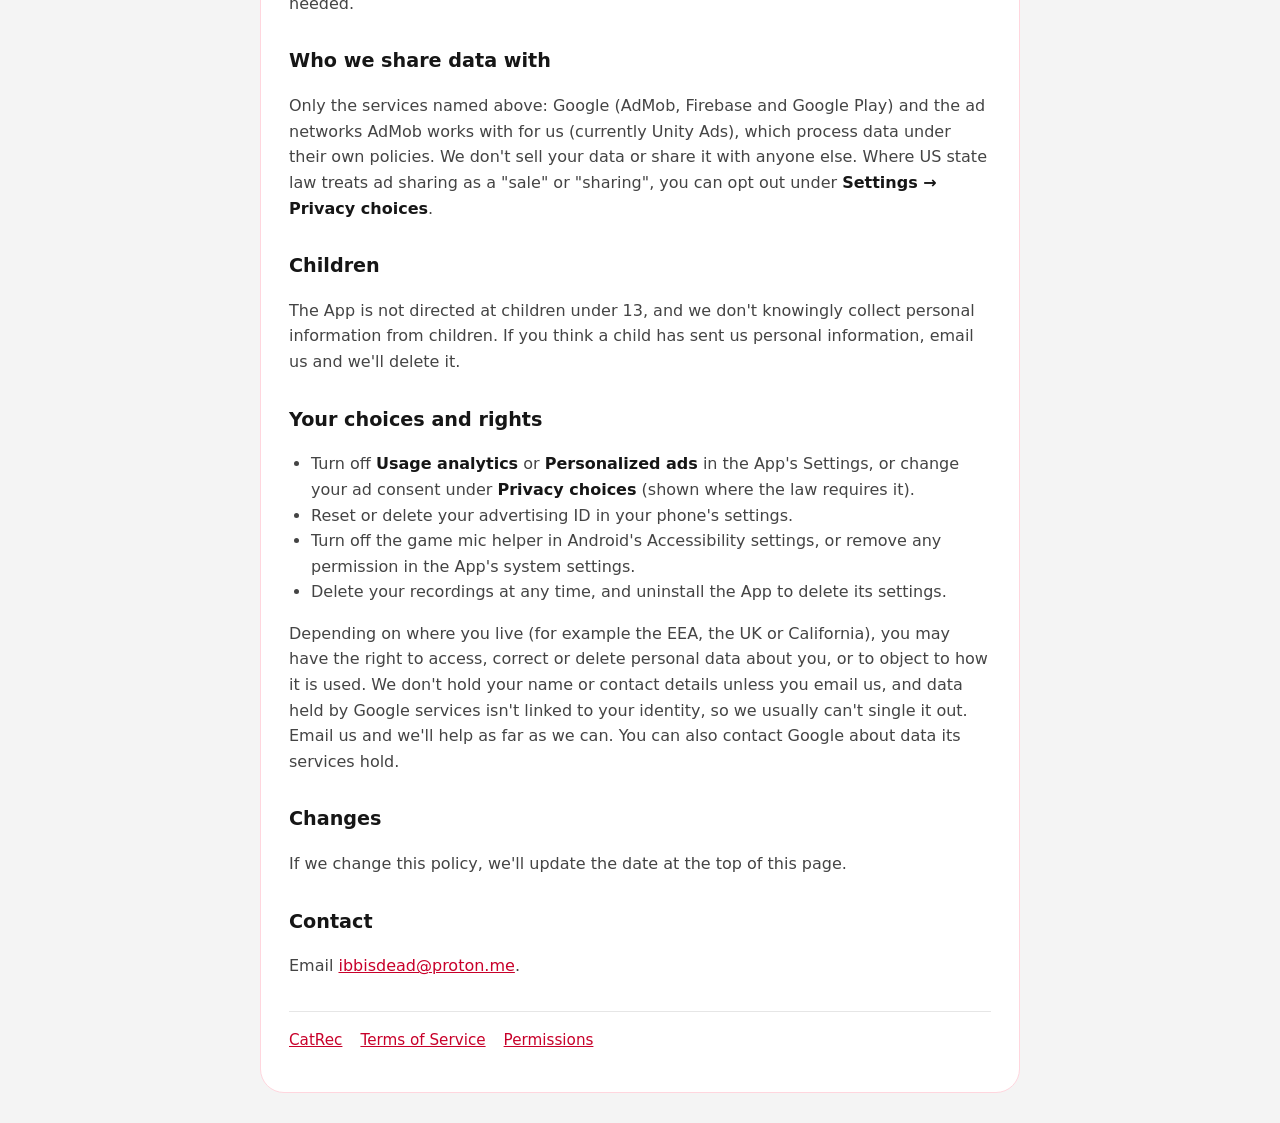
==== commit 76a955c5: "Remove scheduled recording from Permissions and Privacy Co-Authored-By: Claude Opus 5.5 <noreply@ant" ====
--- a/privacy.html
+++ b/privacy.html
@@ -28,7 +28,7 @@
 <p>The App never uploads these files. They leave your phone only if you share them yourself. Because they are saved in your phone's shared storage, they stay there if you uninstall the App; delete them from the App or your gallery.</p>
 
 <h2>Settings and app data on your device</h2>
-<p>The App keeps your settings (for example resolution, frame rate, audio sources, overlay options, theme and language), your favourite recordings and folder names, a scheduled recording time if you set one, your Do Not Disturb setting while a recording temporarily changes it, whether you have CatRec Pro (and whether it comes from a subscription, a lifetime purchase or the earlier Remove Ads purchase, and the subscription's state, such as active, cancelled or on hold), when a temporary Pro unlock expires, and a random install ID used only for crash reports and statistics. This stays on your device and is deleted when you uninstall the App or clear its data.</p>
+<p>The App keeps your settings (for example resolution, frame rate, audio sources, overlay options, theme and language), your favourite recordings and folder names, your Do Not Disturb setting while a recording temporarily changes it, whether you have CatRec Pro (and whether it comes from a subscription, a lifetime purchase or the earlier Remove Ads purchase, and the subscription's state, such as active, cancelled or on hold), when a temporary Pro unlock expires, and a random install ID used only for crash reports and statistics. This stays on your device and is deleted when you uninstall the App or clear its data.</p>
 
 <h2>Game mic helper (optional accessibility service)</h2>
 <p>CatRec includes an optional Android accessibility service called <strong>CatRec game mic helper</strong>. CatRec is not an accessibility tool, and you don't need this service to record. On supported devices it lets CatRec keep recording your microphone while a game or chat app is also using it, so your teammates can still hear you.</p>
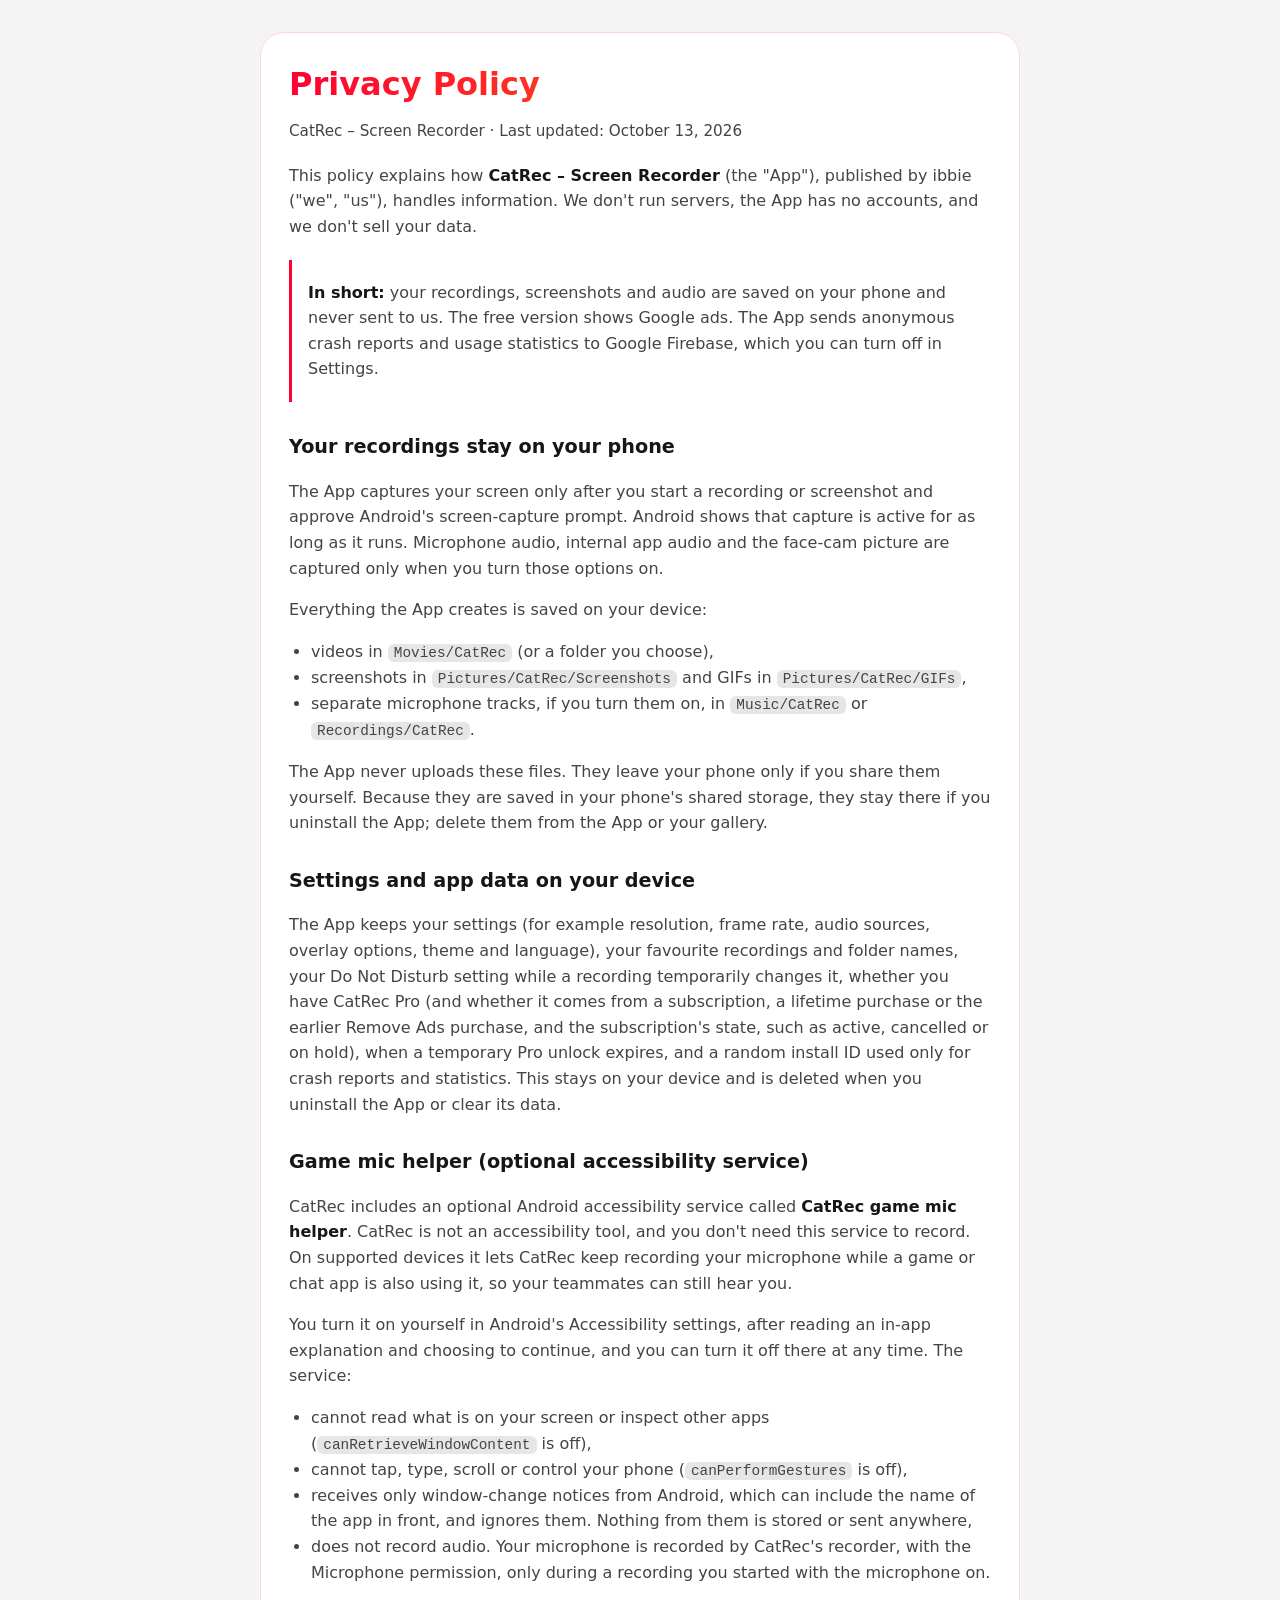
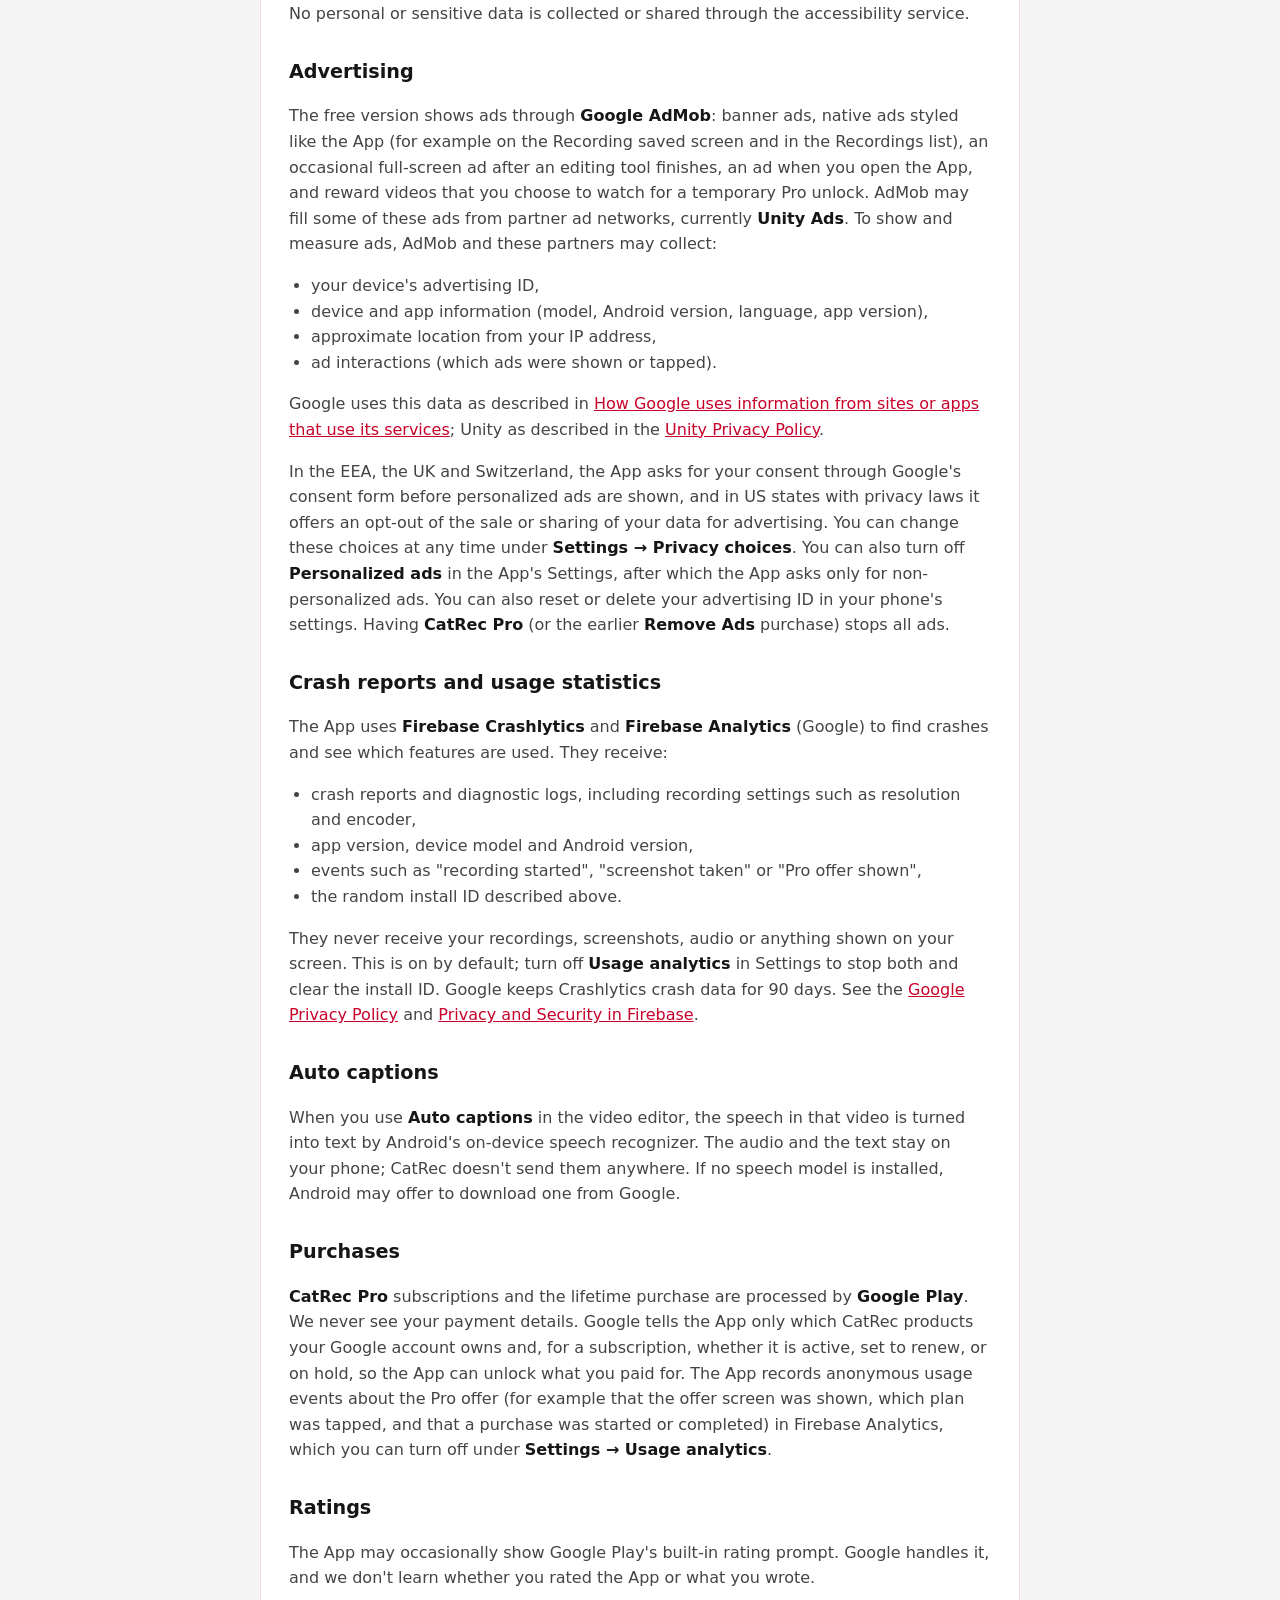
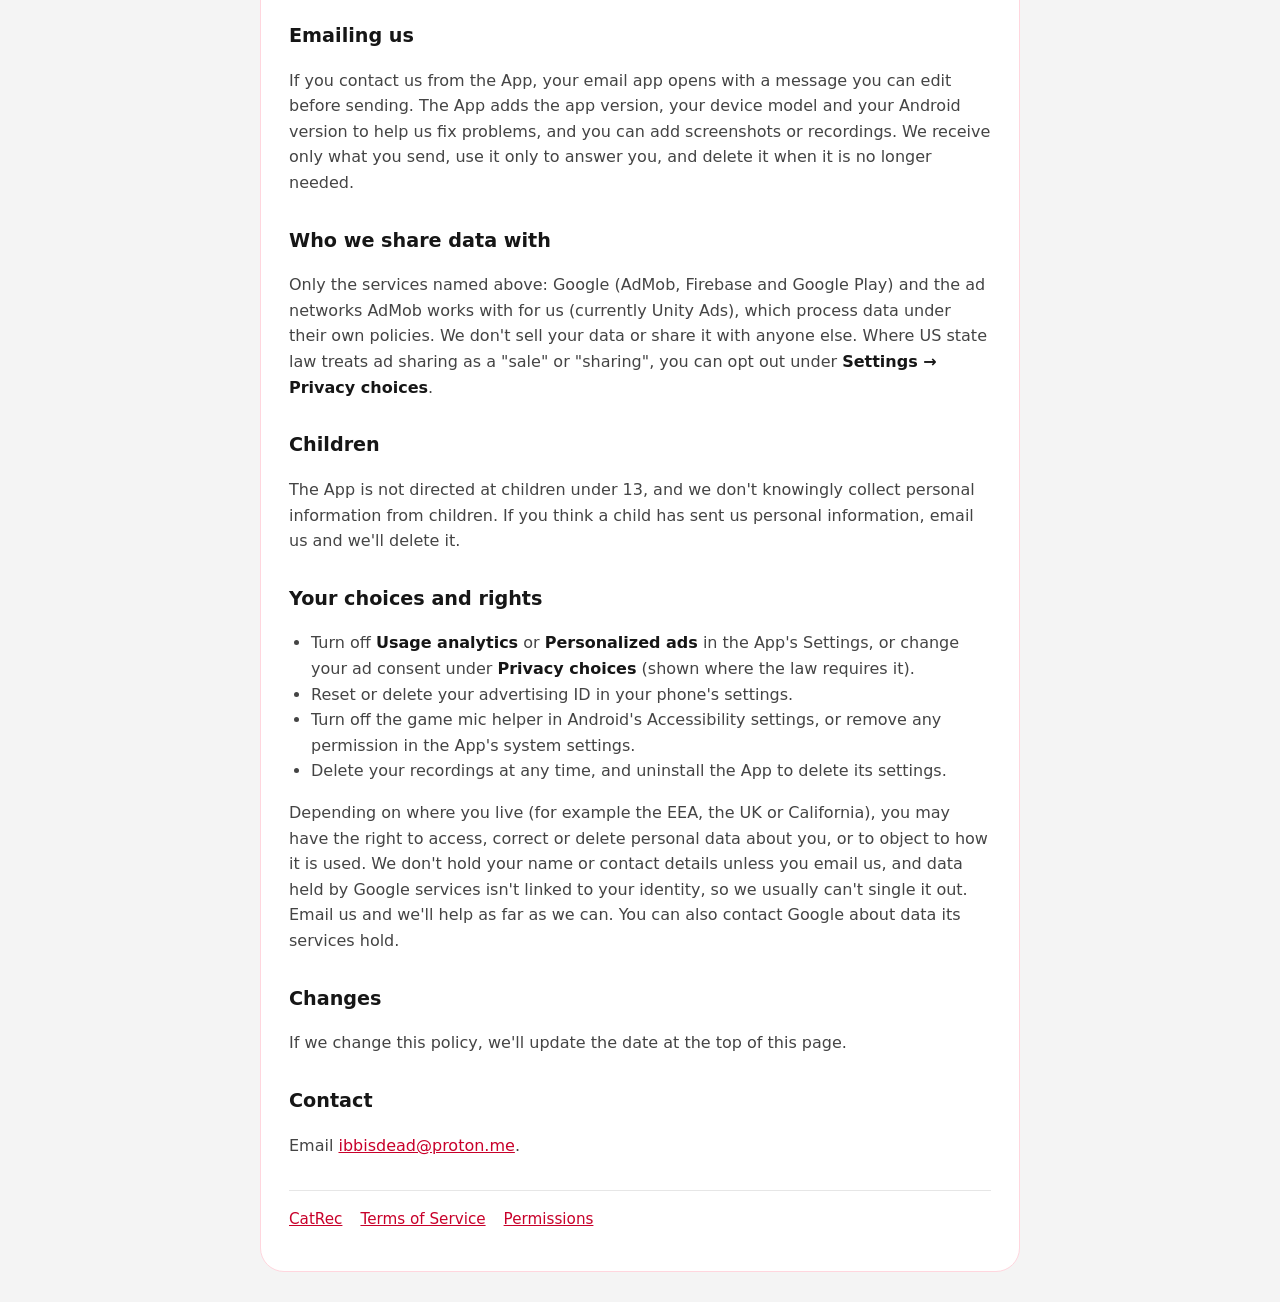
==== commit 4bb50cf7: "Privacy: on-device auto captions Co-Authored-By: Claude Opus 5.5 <noreply@anthropic.com>" ====
--- a/privacy.html
+++ b/privacy.html
@@ -62,6 +62,9 @@
 </ul>
 <p>They never receive your recordings, screenshots, audio or anything shown on your screen. This is on by default; turn off <strong>Usage analytics</strong> in Settings to stop both and clear the install ID. Google keeps Crashlytics crash data for 90 days. See the <a href="https://policies.google.com/privacy">Google Privacy Policy</a> and <a href="https://firebase.google.com/support/privacy">Privacy and Security in Firebase</a>.</p>
 
+<h2>Auto captions</h2>
+<p>When you use <strong>Auto captions</strong> in the video editor, the speech in that video is turned into text by Android's on-device speech recognizer. The audio and the text stay on your phone; CatRec doesn't send them anywhere. If no speech model is installed, Android may offer to download one from Google.</p>
+
 <h2>Purchases</h2>
 <p><strong>CatRec Pro</strong> subscriptions and the lifetime purchase are processed by <strong>Google Play</strong>. We never see your payment details. Google tells the App only which CatRec products your Google account owns and, for a subscription, whether it is active, set to renew, or on hold, so the App can unlock what you paid for. The App records anonymous usage events about the Pro offer (for example that the offer screen was shown, which plan was tapped, and that a purchase was started or completed) in Firebase Analytics, which you can turn off under <strong>Settings → Usage analytics</strong>.</p>
 
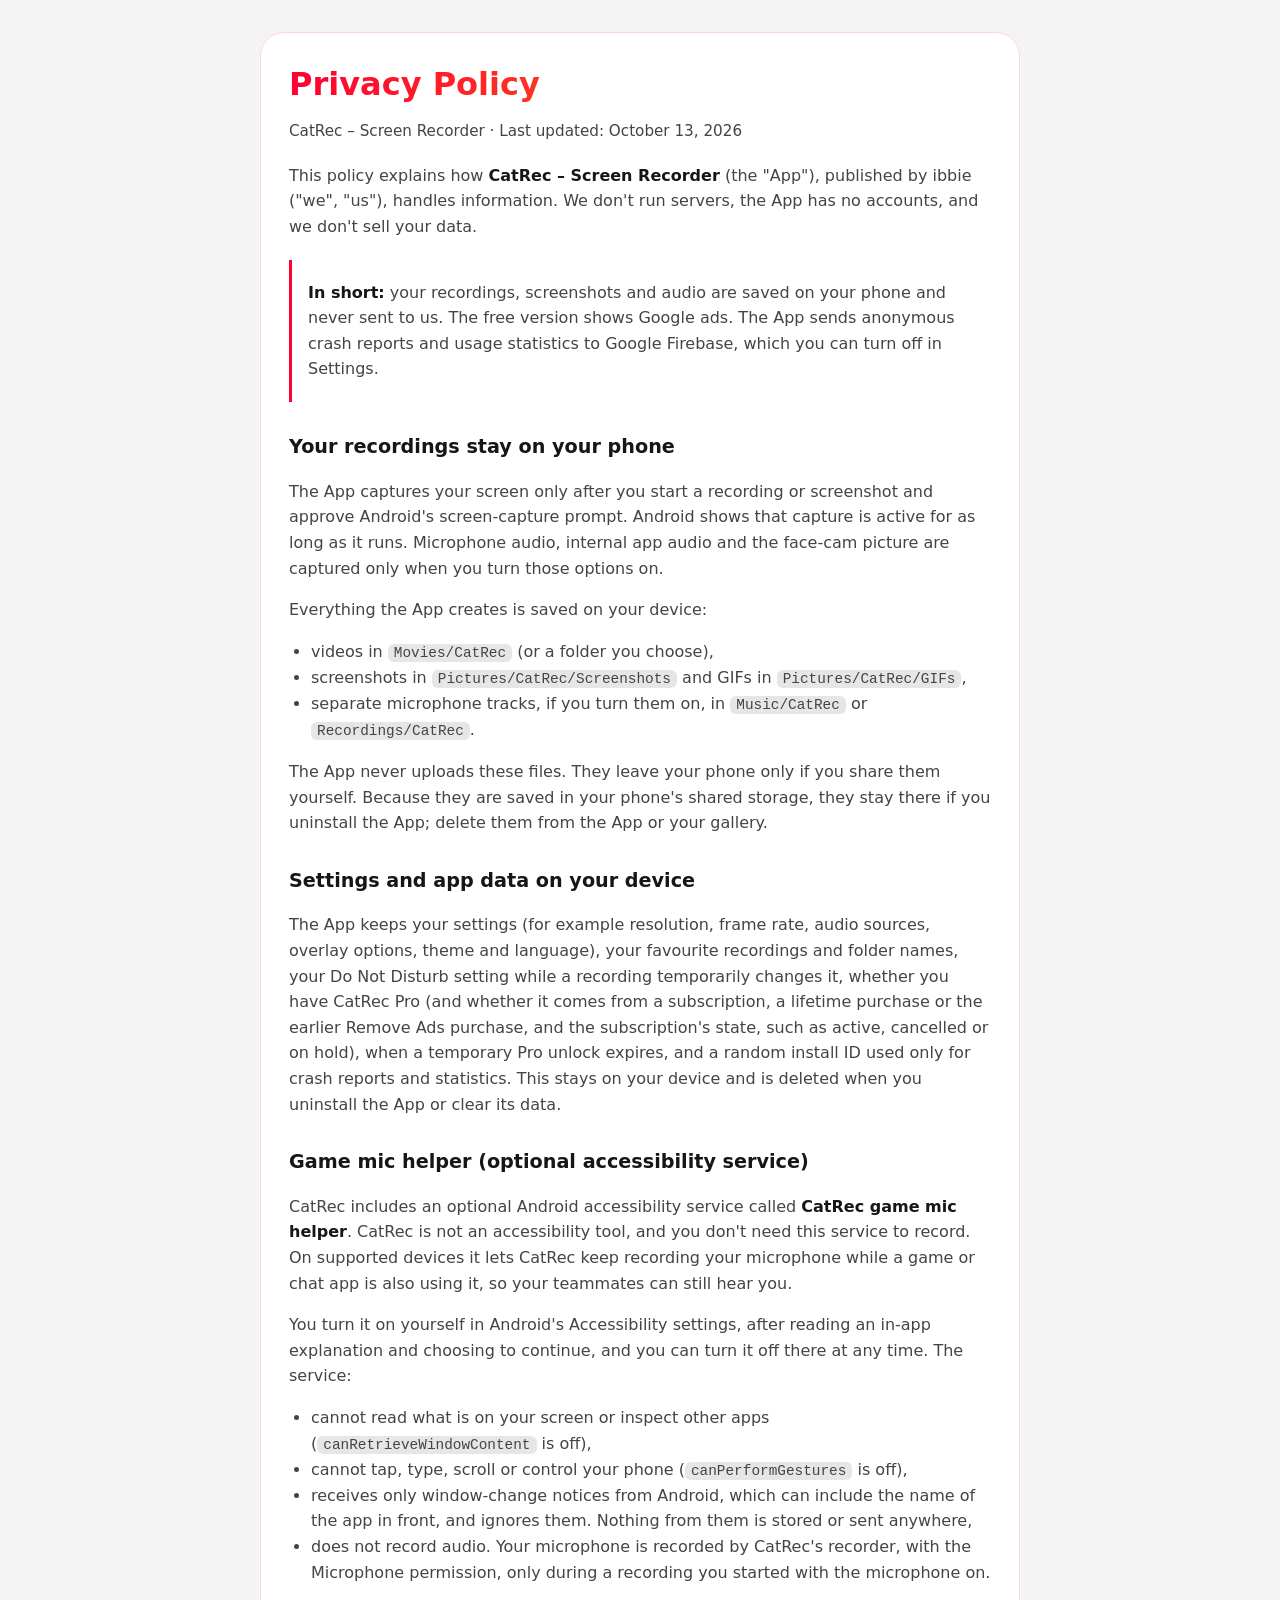
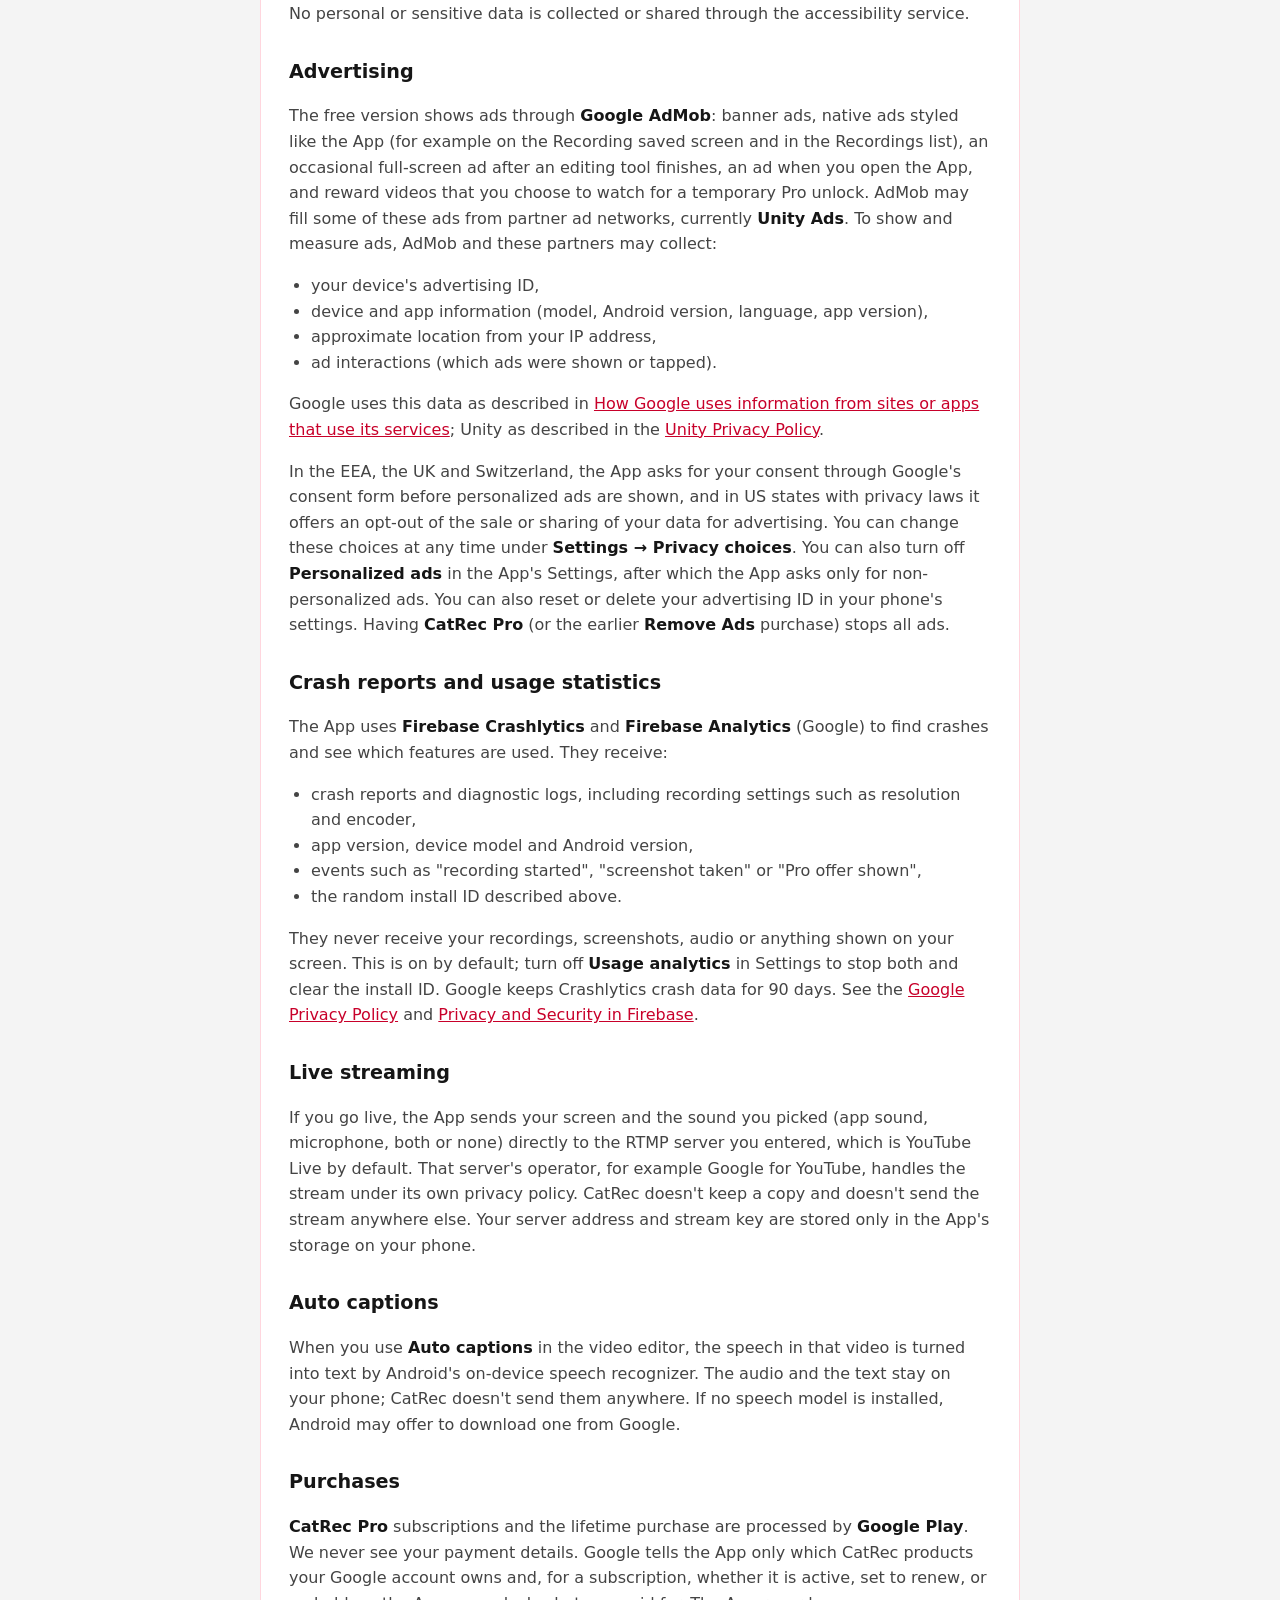
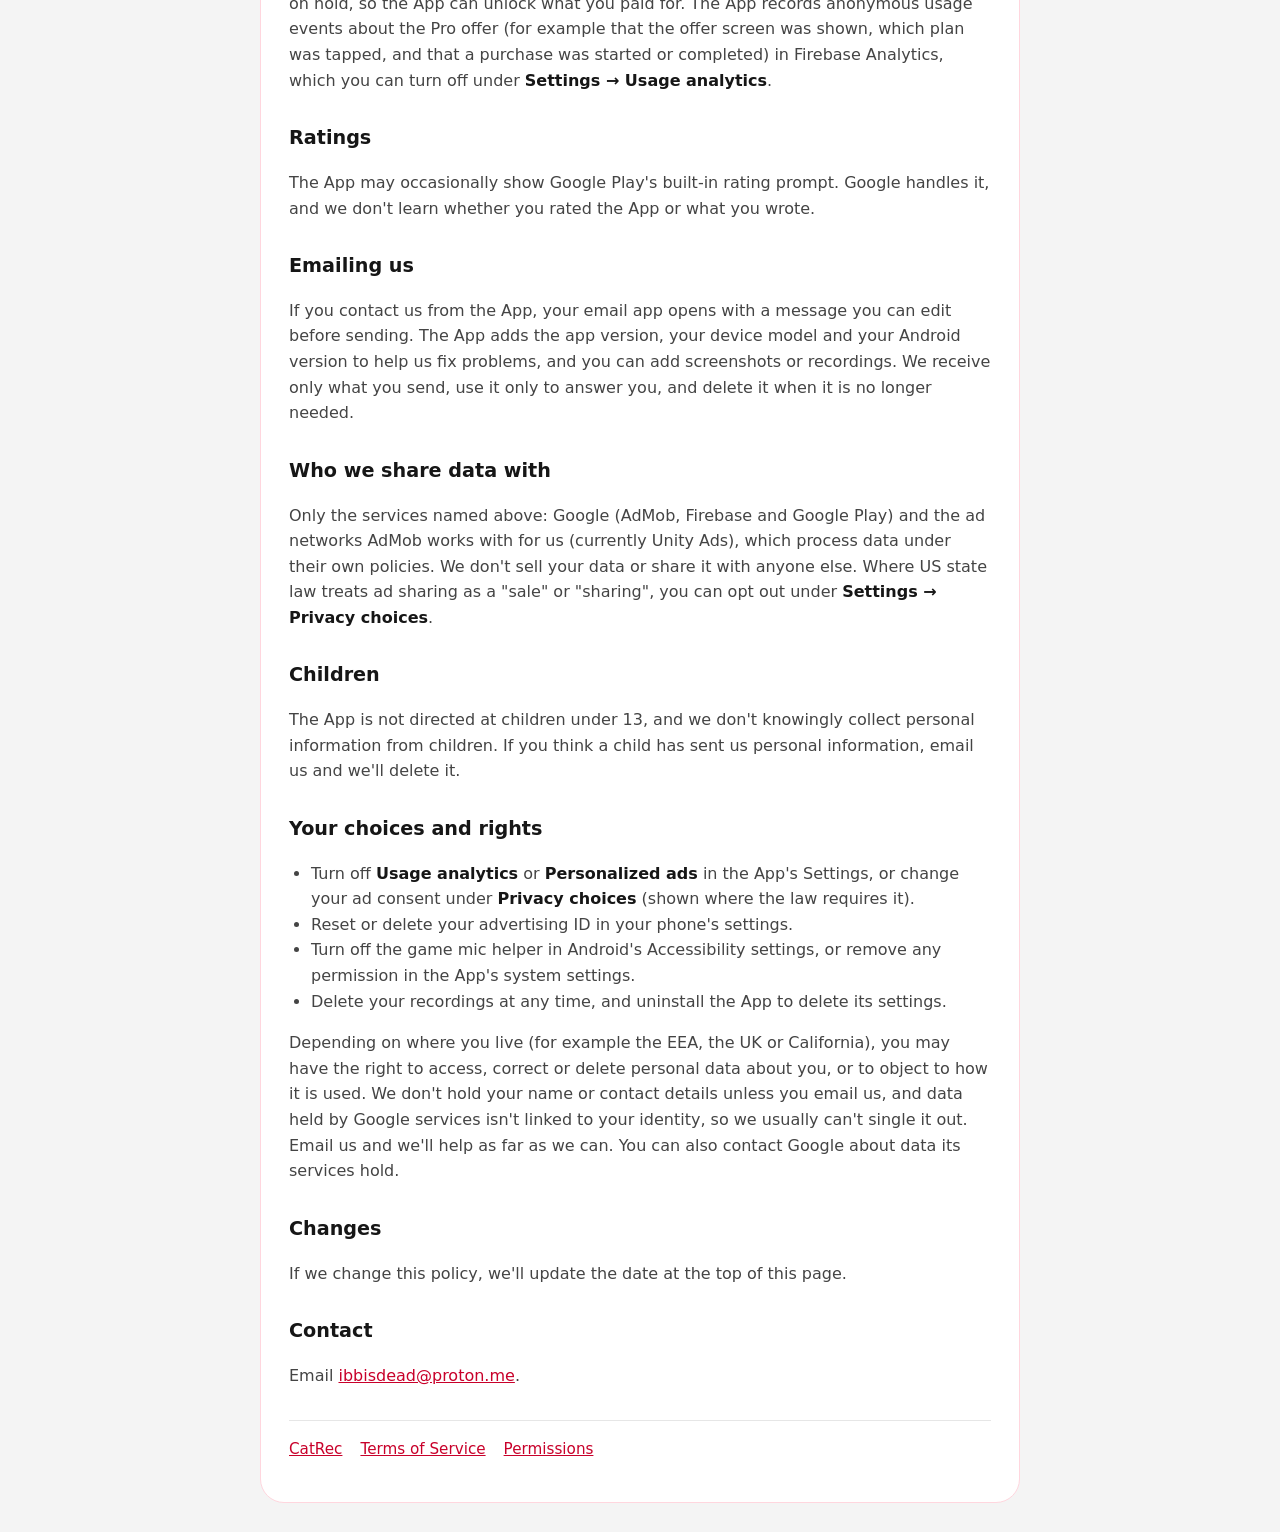
==== commit 31ce9e94: "Terms and Privacy: live streaming to YouTube / RTMP Co-Authored-By: Claude Opus 5.5 <noreply@anthrop" ====
--- a/privacy.html
+++ b/privacy.html
@@ -62,6 +62,9 @@
 </ul>
 <p>They never receive your recordings, screenshots, audio or anything shown on your screen. This is on by default; turn off <strong>Usage analytics</strong> in Settings to stop both and clear the install ID. Google keeps Crashlytics crash data for 90 days. See the <a href="https://policies.google.com/privacy">Google Privacy Policy</a> and <a href="https://firebase.google.com/support/privacy">Privacy and Security in Firebase</a>.</p>
 
+<h2>Live streaming</h2>
+<p>If you go live, the App sends your screen and the sound you picked (app sound, microphone, both or none) directly to the RTMP server you entered, which is YouTube Live by default. That server's operator, for example Google for YouTube, handles the stream under its own privacy policy. CatRec doesn't keep a copy and doesn't send the stream anywhere else. Your server address and stream key are stored only in the App's storage on your phone.</p>
+
 <h2>Auto captions</h2>
 <p>When you use <strong>Auto captions</strong> in the video editor, the speech in that video is turned into text by Android's on-device speech recognizer. The audio and the text stay on your phone; CatRec doesn't send them anywhere. If no speech model is installed, Android may offer to download one from Google.</p>
 
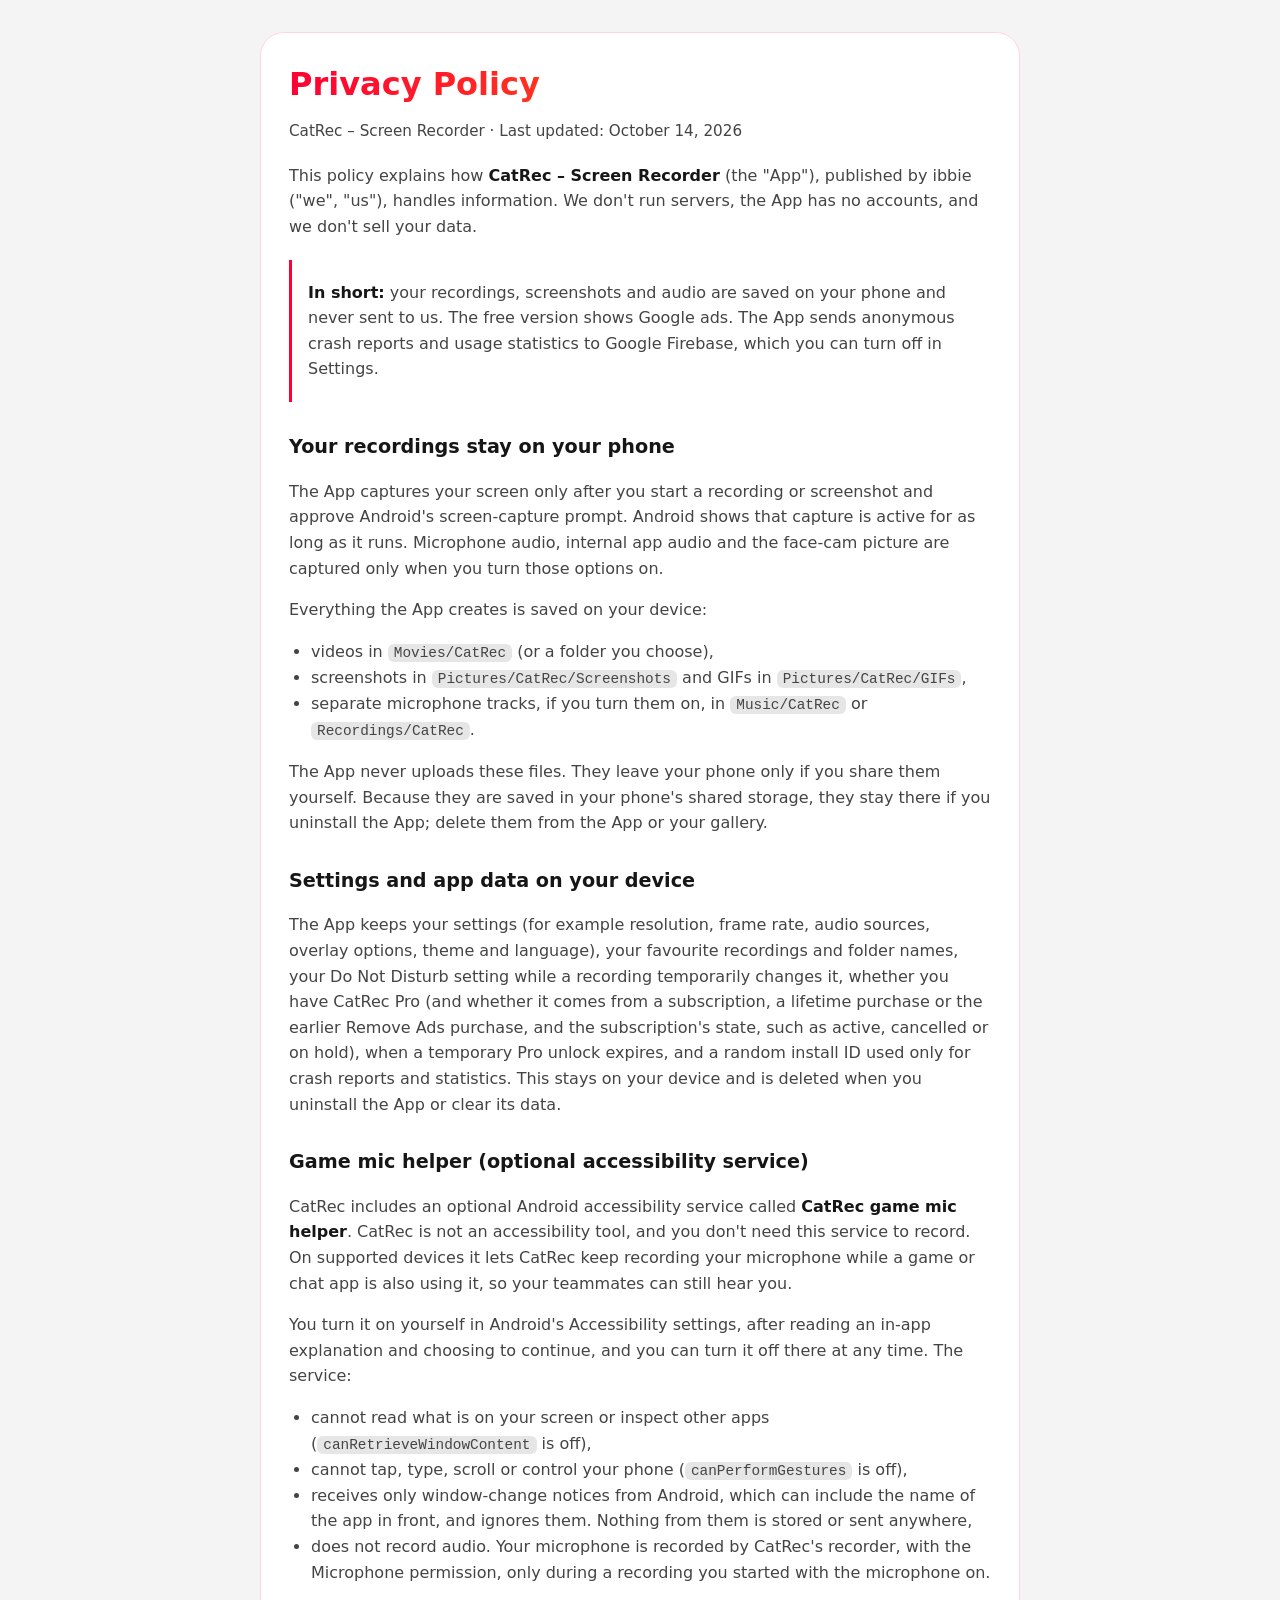
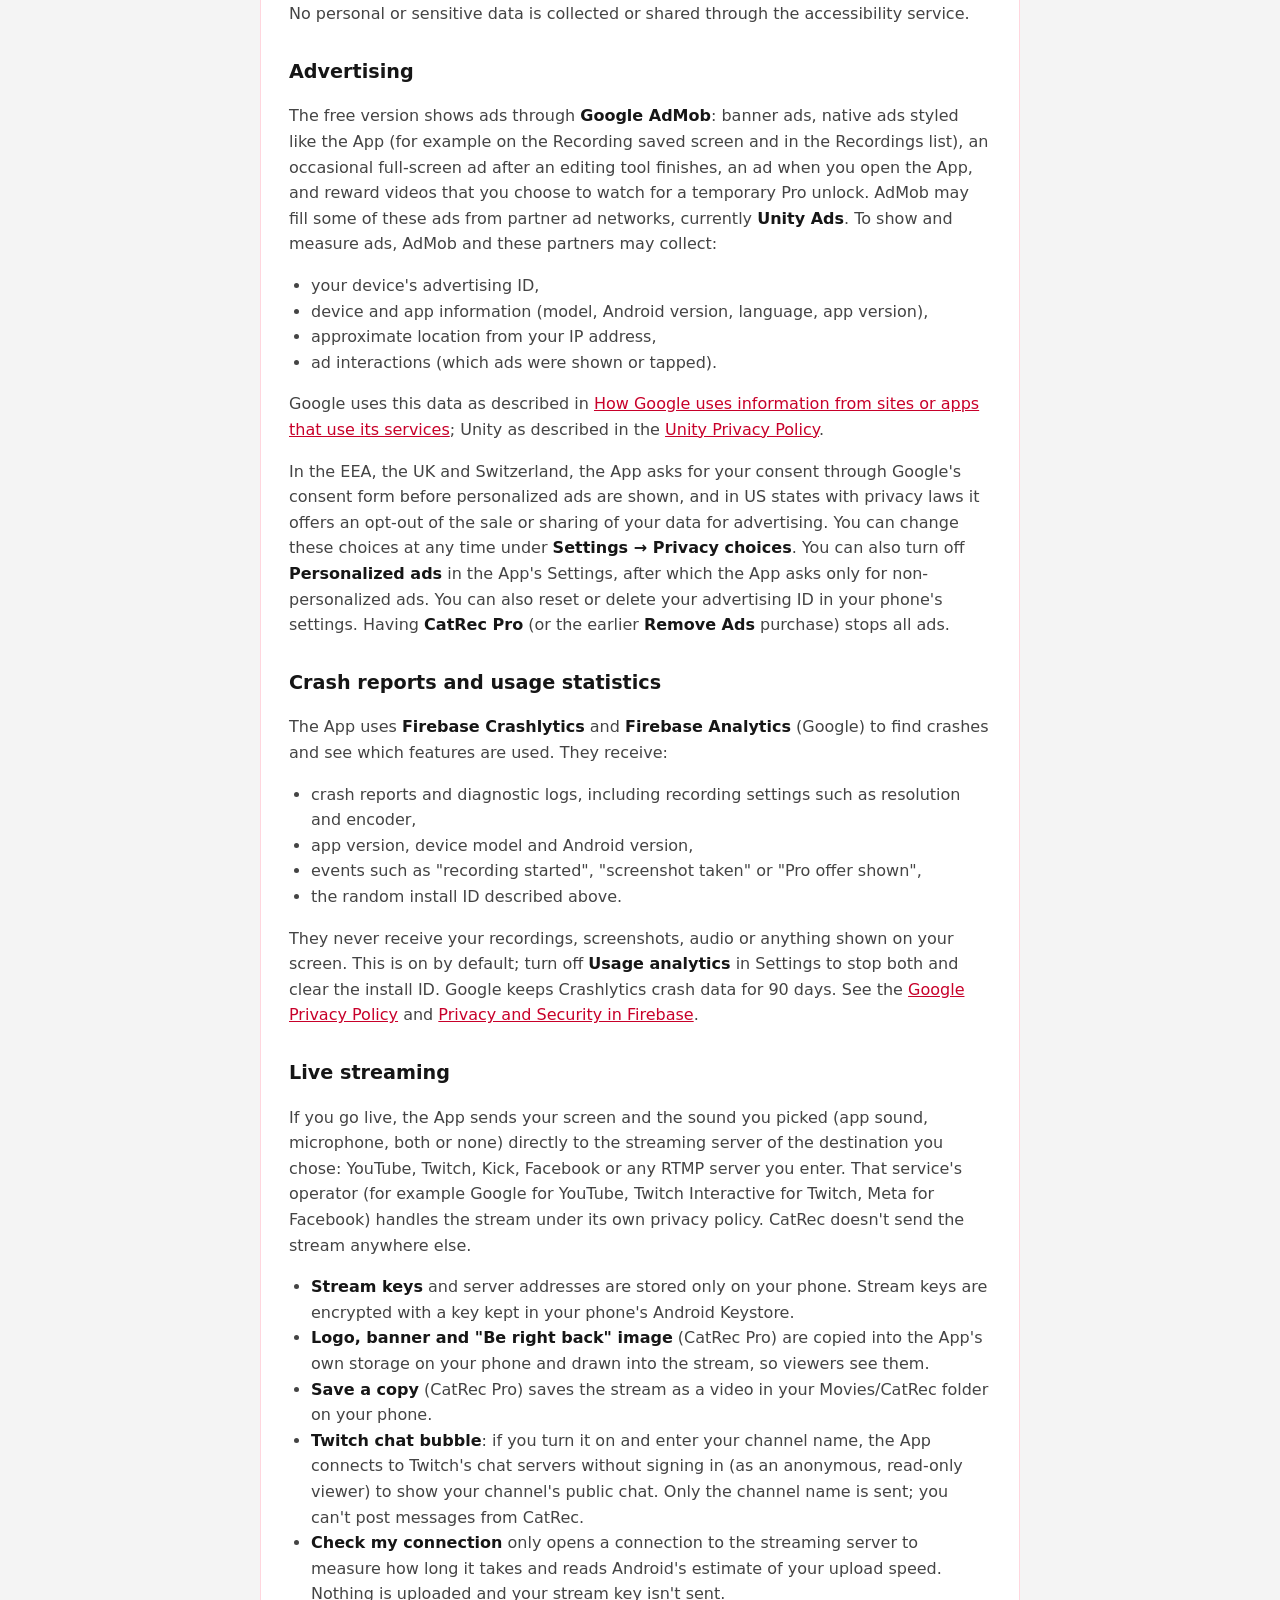
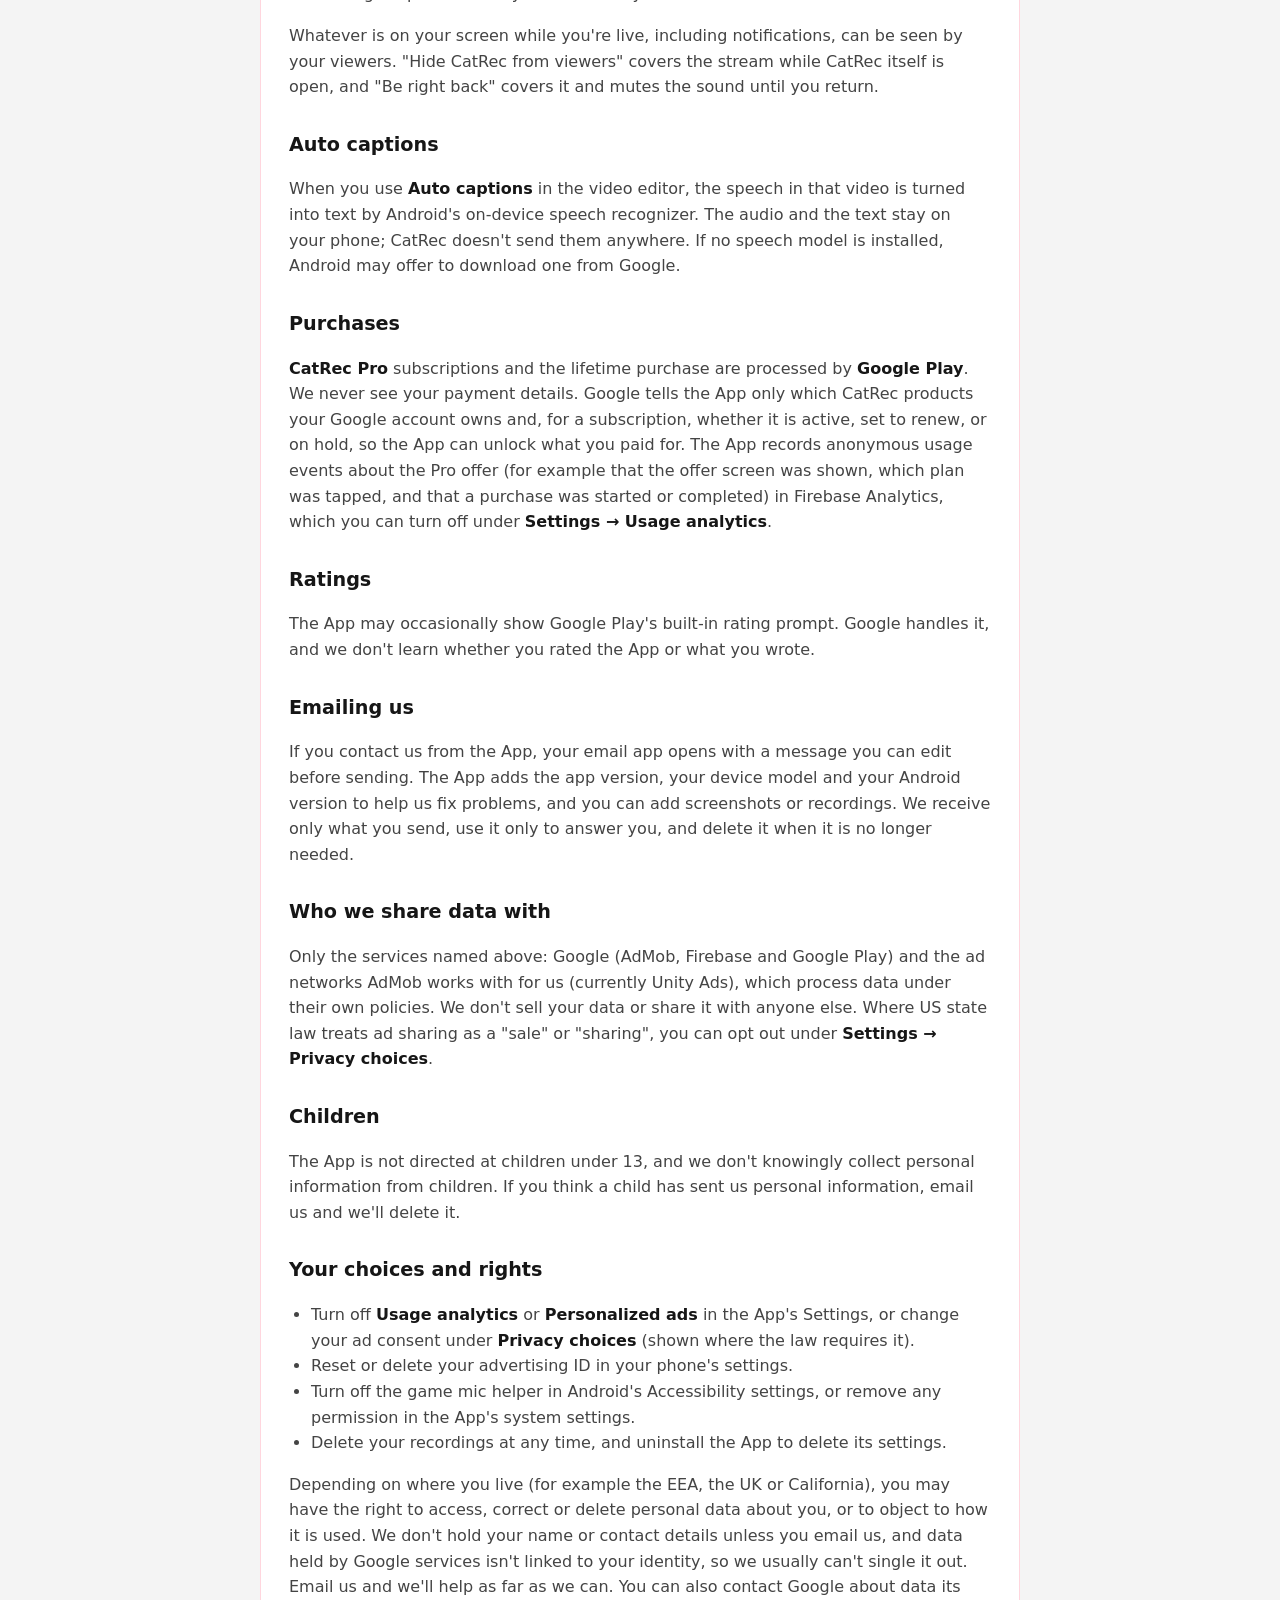
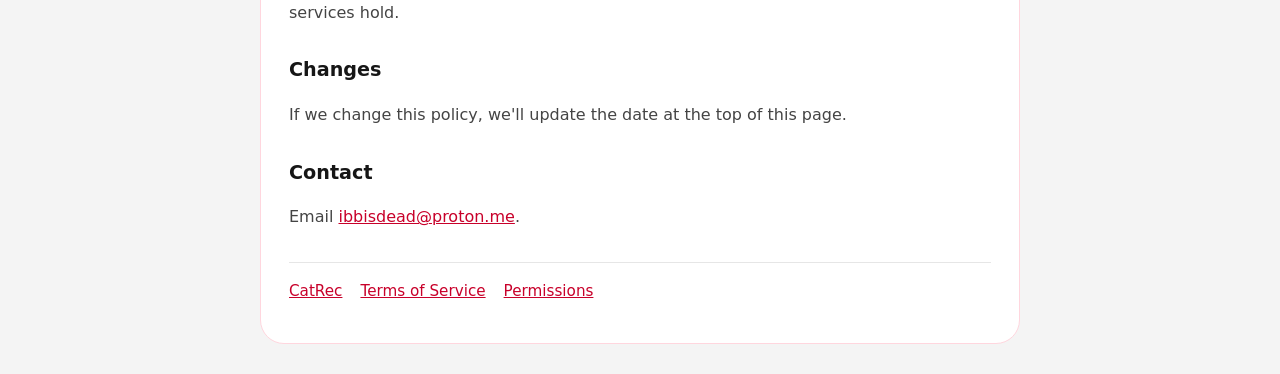
==== commit a920c40e: "Live streaming: more platforms, Twitch chat, saved copy, network state Privacy, Terms and Permission" ====
--- a/privacy.html
+++ b/privacy.html
@@ -9,7 +9,7 @@
 <body>
 <main>
 <h1>Privacy Policy</h1>
-<p class="updated">CatRec – Screen Recorder · Last updated: October 13, 2026</p>
+<p class="updated">CatRec – Screen Recorder · Last updated: October 14, 2026</p>
 
 <p>This policy explains how <strong>CatRec – Screen Recorder</strong> (the "App"), published by ibbie ("we", "us"), handles information. We don't run servers, the App has no accounts, and we don't sell your data.</p>
 
@@ -63,7 +63,15 @@
 <p>They never receive your recordings, screenshots, audio or anything shown on your screen. This is on by default; turn off <strong>Usage analytics</strong> in Settings to stop both and clear the install ID. Google keeps Crashlytics crash data for 90 days. See the <a href="https://policies.google.com/privacy">Google Privacy Policy</a> and <a href="https://firebase.google.com/support/privacy">Privacy and Security in Firebase</a>.</p>
 
 <h2>Live streaming</h2>
-<p>If you go live, the App sends your screen and the sound you picked (app sound, microphone, both or none) directly to the RTMP server you entered, which is YouTube Live by default. That server's operator, for example Google for YouTube, handles the stream under its own privacy policy. CatRec doesn't keep a copy and doesn't send the stream anywhere else. Your server address and stream key are stored only in the App's storage on your phone.</p>
+<p>If you go live, the App sends your screen and the sound you picked (app sound, microphone, both or none) directly to the streaming server of the destination you chose: YouTube, Twitch, Kick, Facebook or any RTMP server you enter. That service's operator (for example Google for YouTube, Twitch Interactive for Twitch, Meta for Facebook) handles the stream under its own privacy policy. CatRec doesn't send the stream anywhere else.</p>
+<ul>
+<li><strong>Stream keys</strong> and server addresses are stored only on your phone. Stream keys are encrypted with a key kept in your phone's Android Keystore.</li>
+<li><strong>Logo, banner and "Be right back" image</strong> (CatRec Pro) are copied into the App's own storage on your phone and drawn into the stream, so viewers see them.</li>
+<li><strong>Save a copy</strong> (CatRec Pro) saves the stream as a video in your Movies/CatRec folder on your phone.</li>
+<li><strong>Twitch chat bubble</strong>: if you turn it on and enter your channel name, the App connects to Twitch's chat servers without signing in (as an anonymous, read-only viewer) to show your channel's public chat. Only the channel name is sent; you can't post messages from CatRec.</li>
+<li><strong>Check my connection</strong> only opens a connection to the streaming server to measure how long it takes and reads Android's estimate of your upload speed. Nothing is uploaded and your stream key isn't sent.</li>
+</ul>
+<p>Whatever is on your screen while you're live, including notifications, can be seen by your viewers. "Hide CatRec from viewers" covers the stream while CatRec itself is open, and "Be right back" covers it and mutes the sound until you return.</p>
 
 <h2>Auto captions</h2>
 <p>When you use <strong>Auto captions</strong> in the video editor, the speech in that video is turned into text by Android's on-device speech recognizer. The audio and the text stay on your phone; CatRec doesn't send them anywhere. If no speech model is installed, Android may offer to download one from Google.</p>
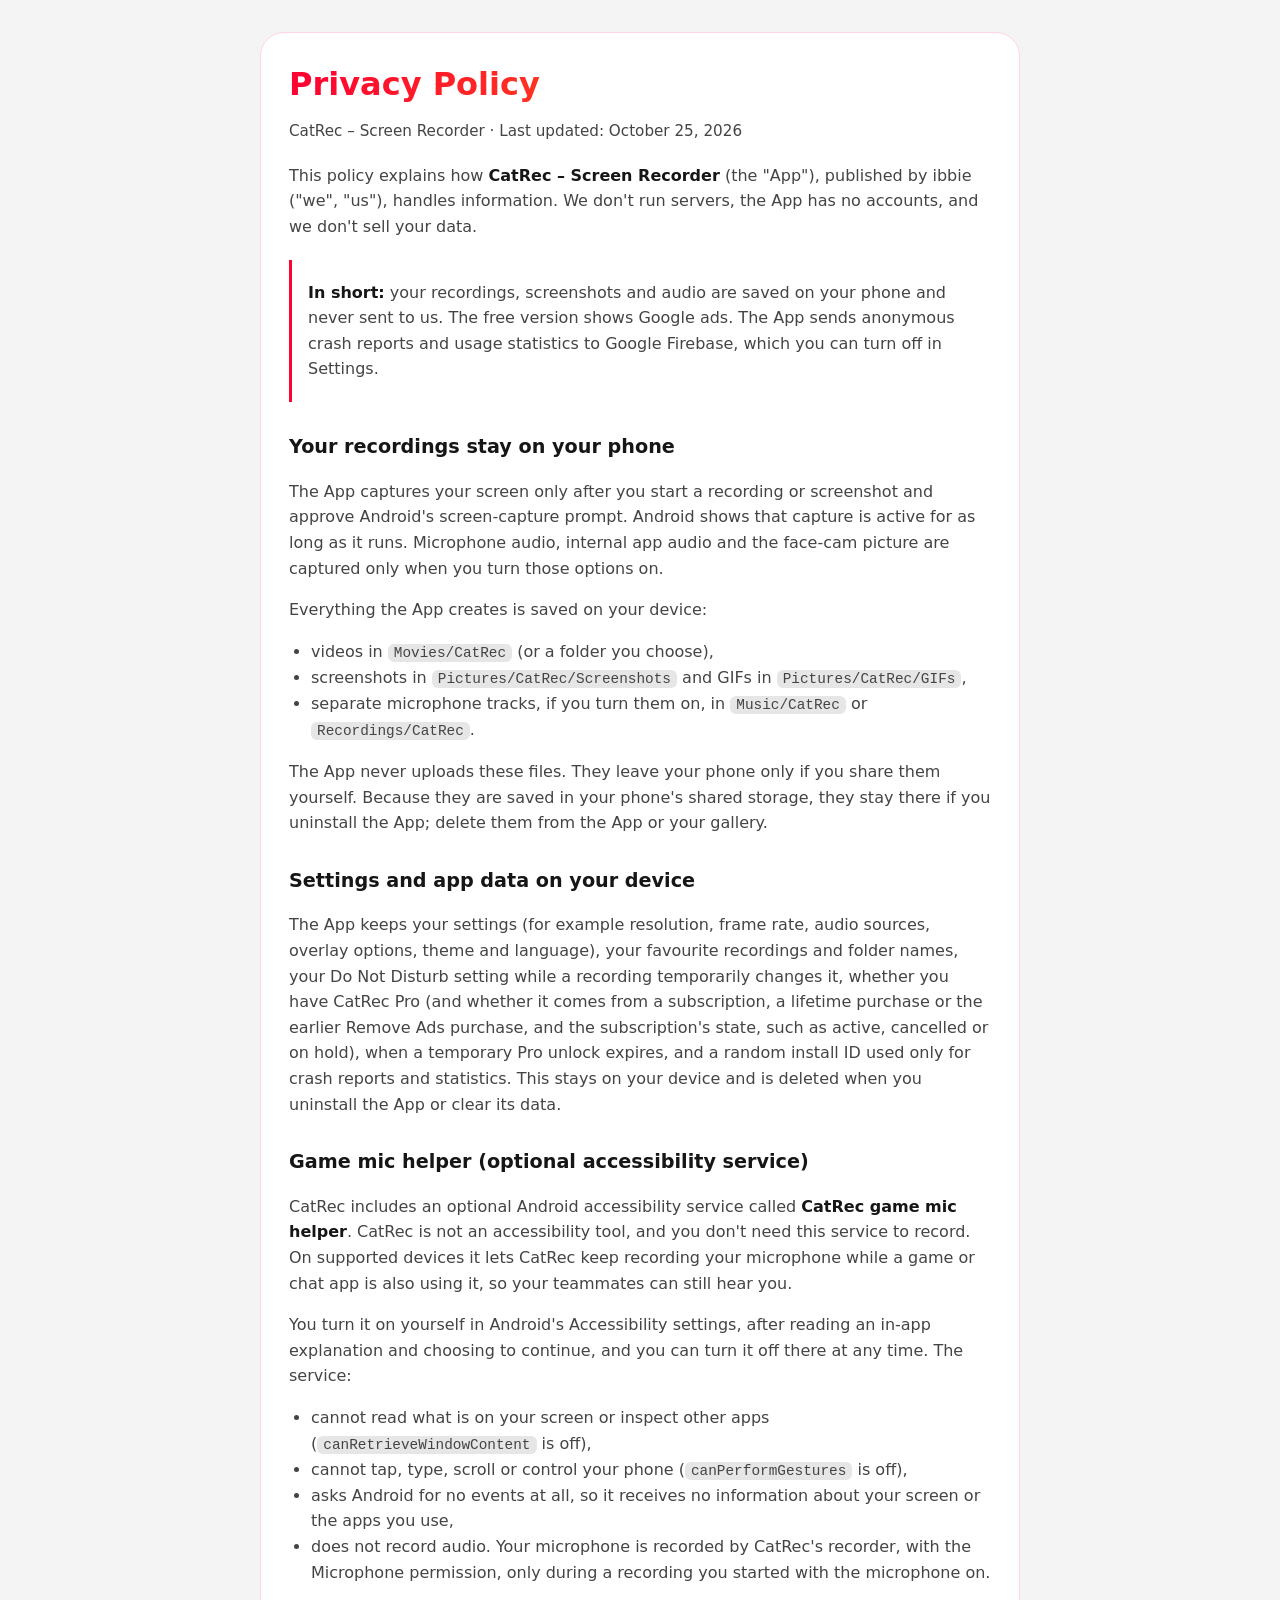
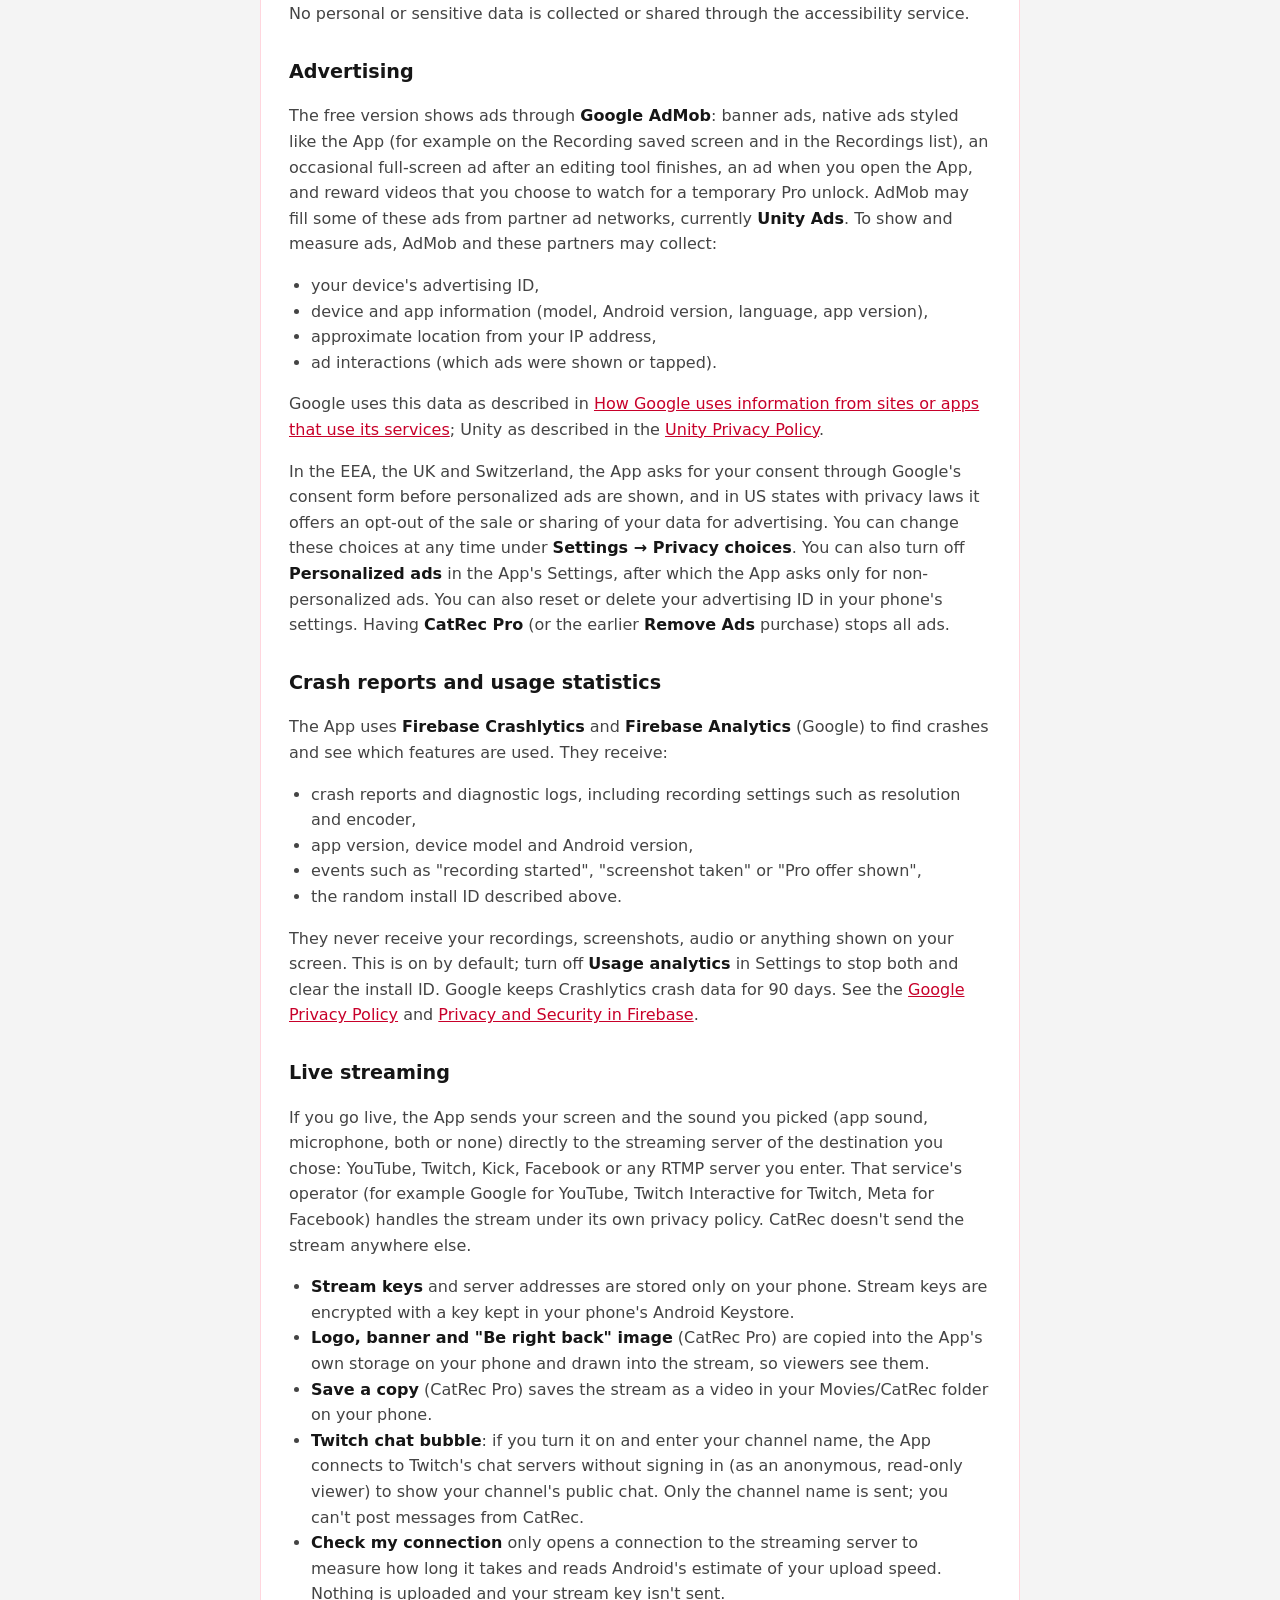
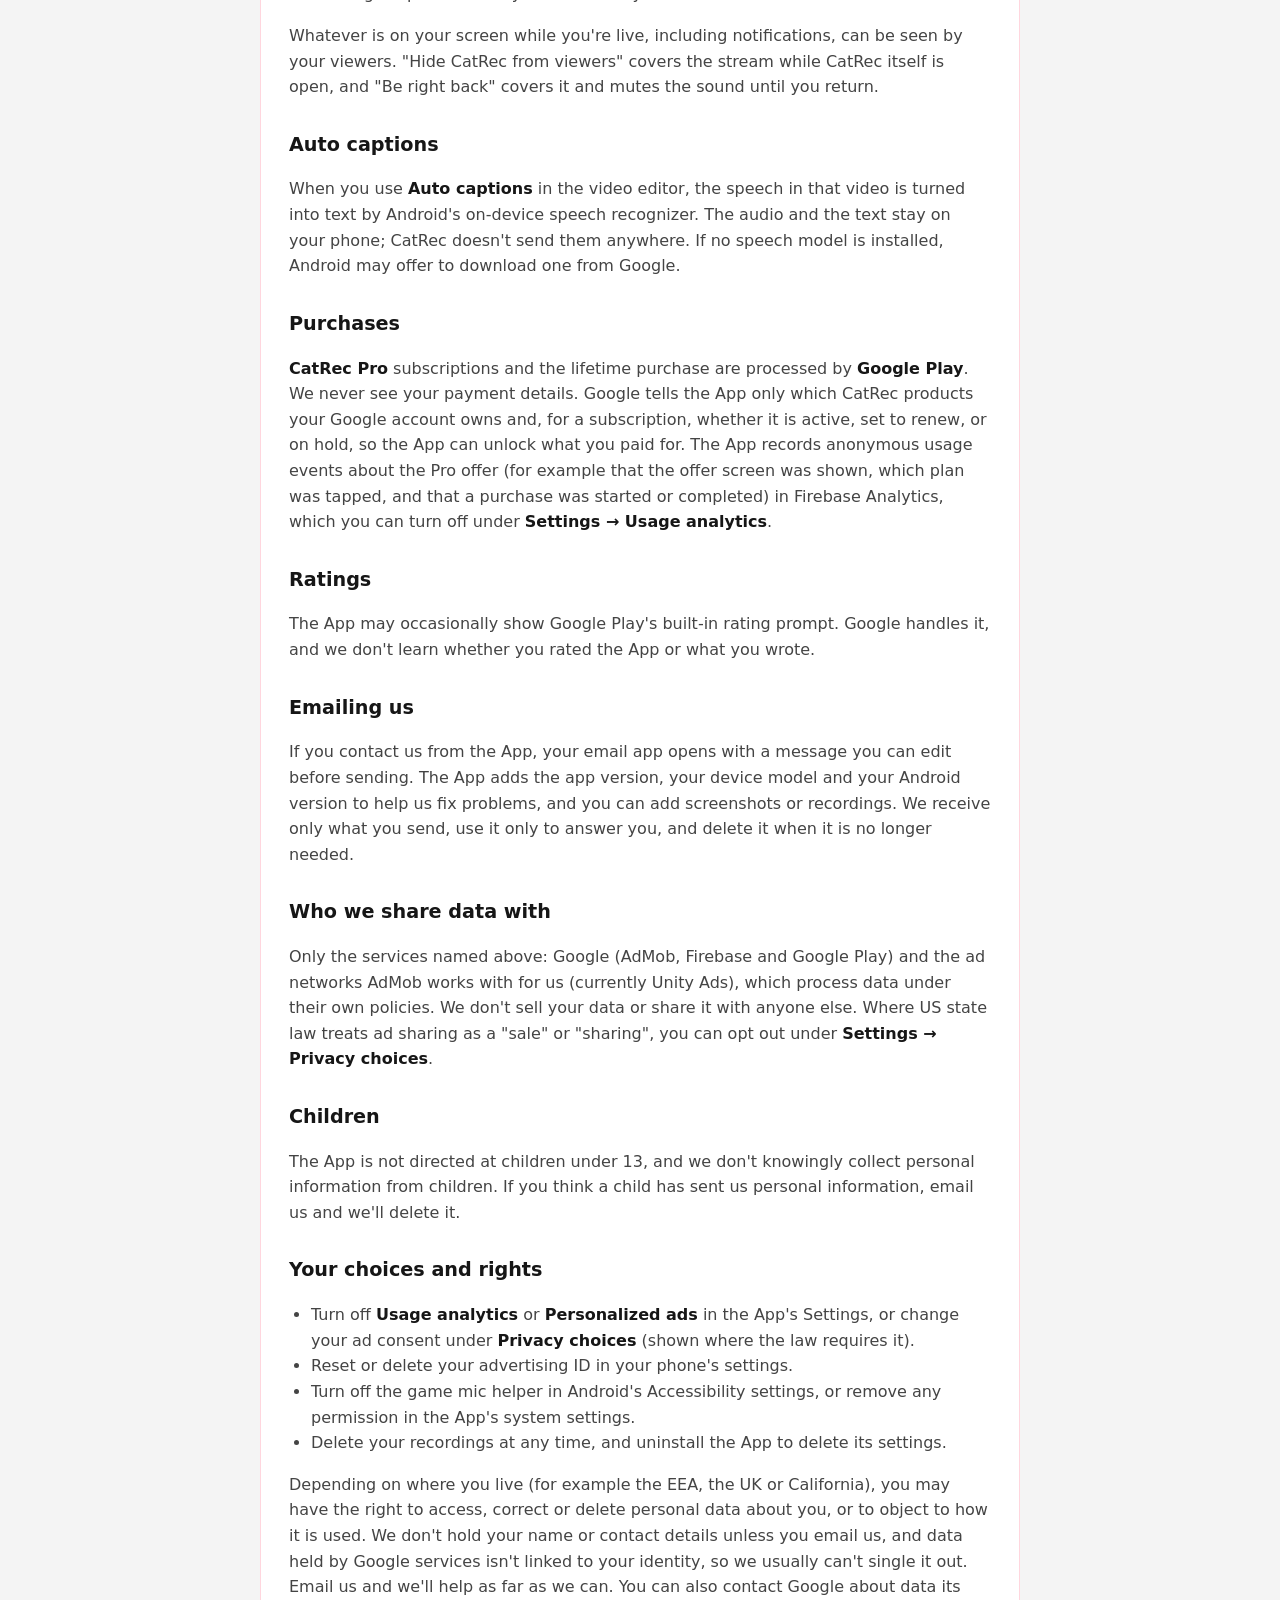
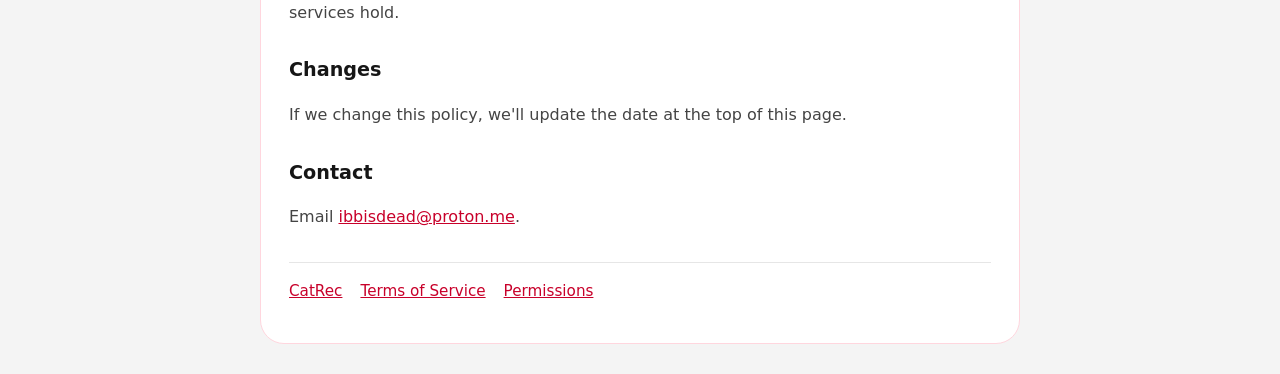
==== commit dd66bd0f: "Game mic helper no longer receives any events from Android Co-Authored-By: Claude Opus 5.5 <noreply@" ====
--- a/privacy.html
+++ b/privacy.html
@@ -9,7 +9,7 @@
 <body>
 <main>
 <h1>Privacy Policy</h1>
-<p class="updated">CatRec – Screen Recorder · Last updated: October 14, 2026</p>
+<p class="updated">CatRec – Screen Recorder · Last updated: October 25, 2026</p>
 
 <p>This policy explains how <strong>CatRec – Screen Recorder</strong> (the "App"), published by ibbie ("we", "us"), handles information. We don't run servers, the App has no accounts, and we don't sell your data.</p>
 
@@ -36,7 +36,7 @@
 <ul>
 <li>cannot read what is on your screen or inspect other apps (<code>canRetrieveWindowContent</code> is off),</li>
 <li>cannot tap, type, scroll or control your phone (<code>canPerformGestures</code> is off),</li>
-<li>receives only window-change notices from Android, which can include the name of the app in front, and ignores them. Nothing from them is stored or sent anywhere,</li>
+<li>asks Android for no events at all, so it receives no information about your screen or the apps you use,</li>
 <li>does not record audio. Your microphone is recorded by CatRec's recorder, with the Microphone permission, only during a recording you started with the microphone on.</li>
 </ul>
 <p>No personal or sensitive data is collected or shared through the accessibility service.</p>
